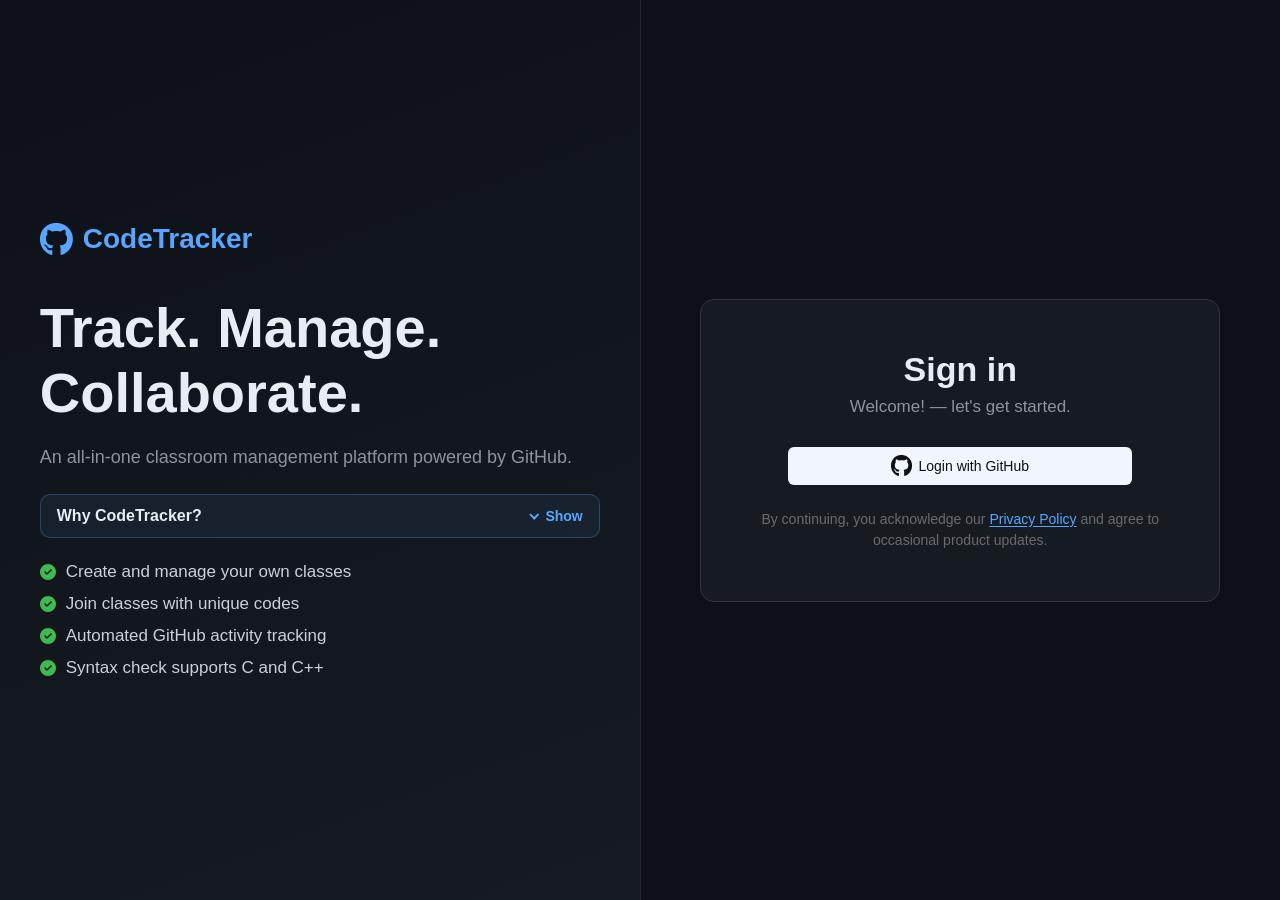
==== dashboard/index.html @ f89bb904 "leave room from student to dashboard" ====
<!DOCTYPE html>
<html lang="en">
<head>
    <meta charset="UTF-8">
    <meta name="viewport" content="width=device-width, initial-scale=1.0">
    <title>Dashboard - CodeTracker</title>
    <link rel="stylesheet" href="https://cdnjs.cloudflare.com/ajax/libs/font-awesome/6.4.0/css/all.min.css">
        <link rel="icon" type="image/png" href="/frontend/asset/git.png">
        <link rel="stylesheet" href="/frontend/css/dashboard.css">
</head>
<body>

    <!-- ── Header ─────────────────────────────────────────────────────────── -->
    <header class="dashboard-header">
        <div class="header-left">
            <div class="logo">
                <i class="fa-brands fa-github"></i>
                <span class="logo-text">CodeTracker</span>
            </div>
            <span class="header-divider"></span>
            <span class="header-label" id="welcomeMsg">Dashboard</span>
        </div>

        <div class="header-right">
            <div class="action-buttons">
                <button class="btn btn-compact create-class" id="createClassBtn">
                    <i class="fas fa-plus"></i> <span class="btn-label">New Class</span>
                </button>
                <button class="btn btn-compact join-class" id="joinClassBtn">
                    <i class="fas fa-link"></i> <span class="btn-label">Join</span>
                </button>
            </div>

            <div class="profile">
                <div class="user-info">
                    <strong id="userName">Loading...</strong>
                </div>
                <div class="user-icon" id="userIcon"></div>

                <div class="profile-dropdown" id="profileDropdown">
                    <div class="profile-info">
                        <strong id="fullName"></strong>
                        <small id="username"></small>
                    </div>
                    <button class="dropdown-btn" id="viewProfileBtn">
                        <i class="fas fa-user-pen"></i> My Profile
                    </button>
                    <button class="dropdown-btn" id="logoutBtn">
                        <i class="fas fa-right-from-bracket"></i> Logout
                    </button>
                </div>
            </div>
        </div>
    </header>

    <!-- ── Main ───────────────────────────────────────────────────────────── -->
    <main class="dashboard-main">

        <div class="welcome-container">
  <h1>Welcome, <span id="welcomeUser">User</span> 👋</h1>
  <p>We're glad to see you in the Codetracker.</p>
</div>
        <!-- Tabs -->
        <div class="tabs-container">
            <button class="tab-button active" data-tab="created">
                My Classes <span class="tab-count">0</span>
            </button>
            <button class="tab-button" data-tab="joined">
                Joined <span class="tab-count">0</span>
            </button>
        </div>

        <!-- Classroom Grid -->
        <div class="classroom-grid" id="classroomGrid">
            <p class="loading-message">Loading your classes...</p>
        </div>

    </main>

    <!-- ── Create Class Modal ─────────────────────────────────────────────── -->
    <div class="modal" id="createModal">
        <div class="modal-content">
            <h2>Create New Class</h2>
            <p class="modal-subtitle">Set up your classroom with custom settings</p>

            <div>
                <label for="classNameInput">Class Name *</label>
                <input type="text" id="classNameInput" placeholder="e.g., Computer Science 101" required>
                <span class="field-hint">3–100 characters</span>
            </div>

            <div>
                <label for="classDescInput">Description</label>
                <textarea id="classDescInput" placeholder="Brief description of your class (optional)"></textarea>
                <span class="field-hint">Maximum 500 characters</span>
            </div>

            <div>
                <label for="maxStudentsInput">Maximum Students *</label>
                <input type="number" id="maxStudentsInput" value="100" min="1" max="100" required>
                <span class="field-hint">Between 1 and 100 students</span>
            </div>

            <div>
                <label class="toggle-option" for="passcodeToggle">
                    <div class="toggle-info">
                        <strong>Require Passcode</strong>
                        <small>Students need a passcode to join this class</small>
                    </div>
                    <div class="toggle-switch">
                        <input type="checkbox" id="passcodeToggle">
                        <span class="toggle-slider"></span>
                    </div>
                </label>
                <div id="passcodeSection" style="display:none;">
    <label for="passcodeInput">Passcode *</label>
    <div class="password-wrapper">
        <input type="password" id="passcodeInput" placeholder="Enter a secure passcode">
        <button type="button" class="toggle-password" data-target="passcodeInput">
            <i class="fas fa-eye"></i>
        </button>
    </div>
    <span class="field-hint">Minimum 4 characters</span>
</div>
            </div>

            <div>
                <label class="toggle-option" for="requireApprovalInput">
                    <div class="toggle-info">
                        <strong>Requires Approval</strong>
                        <small>Manually approve students before they can join</small>
                    </div>
                    <div class="toggle-switch">
                        <input type="checkbox" id="requireApprovalInput">
                        <span class="toggle-slider"></span>
                    </div>
                </label>
            </div>

            <div class="modal-actions">
                <button class="btn cancel" id="cancelCreate">Cancel</button>
                <button class="btn primary" id="confirmCreate">Create Class</button>
            </div>
        </div>
    </div>

    <!-- ── Join Class Modal ───────────────────────────────────────────────── -->
    <div class="modal" id="joinModal">
        <div class="modal-content">
            <h2>Join a Class</h2>
            <p class="modal-subtitle">Enter the class code provided by your teacher</p>

            <div>
                <label for="classCodeInput">Class Code *</label>
                <input type="text" id="classCodeInput" placeholder="e.g., ABC123XYZ" required>
                <span class="field-hint">Enter the unique class code</span>
            </div>

            <div id="joinPasscodeSection" style="display:none;">
                <label for="joinPasscodeInput">Passcode *</label>
                <div class="password-wrapper">
                    <input type="password" id="joinPasscodeInput" placeholder="Enter the class passcode">
                    <button type="button" class="toggle-password" data-target="joinPasscodeInput">
                        <i class="fas fa-eye"></i>
                    </button>
                </div>
                <span class="field-hint">This field appears automatically when the class requires a passcode</span>
            </div>

            <div class="modal-actions">
                <button class="btn cancel" id="cancelJoin">Cancel</button>
                <button class="btn primary" id="confirmJoin">Join Class</button>
            </div>
        </div>
    </div>

    <!-- ── Profile Modal (Combined View + Edit) ────────────────────────── -->
    <div class="modal" id="profileModal">
        <div class="modal-content profile-modal-content">
            <div class="profile-modal-header">
                <h2><i class="fas fa-id-card"></i> My Profile</h2>
                <button class="profile-modal-close" id="closeProfileModal">&times;</button>
            </div>

            <div class="profile-modal-body">
                <!-- Left: Profile Picture -->
                <div class="profile-picture-section">
                    <div class="profile-picture-wrapper">
                        <div class="profile-picture-large" id="profilePictureLarge">
                            <span id="profileInitialsLarge"></span>
                        </div>
                        <div class="profile-picture-overlay" id="profilePictureOverlay">
                            <i class="fas fa-camera"></i>
                            <span>Change</span>
                        </div>
                    </div>
                    <input type="file" id="profilePictureInput" accept="image/*" style="display:none;">
                    <div class="profile-picture-actions">
                        <button class="btn-profile-action btn-upload" id="uploadPictureBtn">
                            <i class="fas fa-upload"></i> Upload Photo
                        </button>
                        <button class="btn-profile-action btn-remove" id="removePictureBtn">
                            <i class="fas fa-trash-alt"></i> Remove
                        </button>
                    </div>
                </div>

                <!-- Right: Editable Personal Information -->
                <div class="profile-info-section">
                    <div class="profile-form">
                        <div class="profile-form-row">
                            <div class="profile-form-group">
                                <label for="editFirstNameInput"><i class="fas fa-user"></i> First Name</label>
                                <input type="text" id="editFirstNameInput" placeholder="First name" required>
                            </div>
                            <div class="profile-form-group">
                                <label for="editLastNameInput"><i class="fas fa-user"></i> Last Name</label>
                                <input type="text" id="editLastNameInput" placeholder="Last name" required>
                            </div>
                        </div>
                        <div class="profile-form-row">
                            <div class="profile-form-group">
                                <label for="editPhoneInput"><i class="fas fa-phone"></i> Phone</label>
                                <input type="text" id="editPhoneInput" placeholder="+639171234567" required>
                            </div>
                            <div class="profile-form-group">
                                <label for="editGenderInput"><i class="fas fa-venus-mars"></i> Gender</label>
                                <select id="editGenderInput" required>
                                    <option value="MALE">Male</option>
                                    <option value="FEMALE">Female</option>
                                    <option value="OTHER">Other</option>
                                </select>
                            </div>
                        </div>
                        <div class="profile-form-group">
                            <label for="editBirthdayInput"><i class="fas fa-cake-candles"></i> Birthday</label>
                            <input type="date" id="editBirthdayInput" required>
                        </div>
                        <div class="profile-form-group">
                            <label for="editBioInput"><i class="fas fa-quote-left"></i> Bio</label>
                            <textarea id="editBioInput" placeholder="Tell something about yourself..."></textarea>
                        </div>
                        <div class="profile-form-actions">
                            <button class="btn cancel" id="cancelProfileModal">Cancel</button>
                            <button class="btn primary" id="saveProfileBtn"><i class="fas fa-check"></i> Save Changes</button>
                        </div>
                    </div>
                </div>
            </div>
        </div>
    </div>

    <!-- ── Manage Class Modal ─────────────────────────────────────────────── -->
    <div class="modal" id="manageModal">
        <div class="modal-content manage-modal-content">

            <div class="manage-modal-header">
                <div class="manage-header-title">
                    <i class="fas fa-layer-group"></i>
                    <span id="manageClassName">Classroom</span>
                </div>
                <button class="profile-modal-close" id="closeManageModal">&times;</button>
            </div>

            <div class="manage-modal-body">

                <!-- Stats -->
                <div class="manage-stats-section">
                    <p class="manage-section-label">Overview</p>
                    <div class="manage-stats-grid">
                        <div class="stat-tile">
                            <div class="stat-tile-icon students"><i class="fas fa-users"></i></div>
                            <div class="stat-tile-data">
                                <span class="stat-tile-value" id="statTotalStudents">—</span>
                                <span class="stat-tile-label">Students</span>
                            </div>
                        </div>
                        <div class="stat-tile">
                            <div class="stat-tile-icon activities"><i class="fas fa-list-check"></i></div>
                            <div class="stat-tile-data">
                                <span class="stat-tile-value" id="statTotalActivities">—</span>
                                <span class="stat-tile-label">Total Activities</span>
                            </div>
                        </div>
                        <div class="stat-tile">
                            <div class="stat-tile-icon active"><i class="fas fa-bolt"></i></div>
                            <div class="stat-tile-data">
                                <span class="stat-tile-value" id="statActiveActivities">—</span>
                                <span class="stat-tile-label">Active Activies</span>
                            </div>
                        </div>
                    </div>
                </div>

                <!-- Edit Settings -->
                <div class="manage-edit-section">
                    <p class="manage-section-label"><i class="fas fa-pen-to-square"></i> Class Settings</p>

                    <div>
                        <label for="manageNameInput">Class Name *</label>
                        <input type="text" id="manageNameInput" placeholder="e.g., Computer Science 101">
                    </div>

                    <div>
                        <label for="manageDescInput">Description</label>
                        <textarea id="manageDescInput" placeholder="Brief description (optional)"></textarea>
                    </div>

                    <div>
                        <label for="manageMaxInput">Maximum Students *</label>
                        <input type="number" id="manageMaxInput" min="1" max="100">
                    </div>

                    <div class="manage-form-actions">
                        <button class="btn primary" id="saveManageBtn"><i class="fas fa-check"></i> Save Changes</button>
                    </div>

                    <!-- Status Management -->
                    <div class="manage-status-section">
                        <div class="manage-status-header">
                            <p class="manage-section-label"><i class="fas fa-sliders-h"></i> Classroom Status</p>
                            <span class="manage-current-status" id="manageCurrentStatusBadge">Unknown</span>
                        </div>
                        <div class="status-management-row">
                            <div class="status-action-copy">
                                <strong>Close classroom</strong>
                                <small>This action is irreversible and should be used only after the class is finished.</small>
                            </div>
                            <button class="btn btn-status-update" id="updateStatusBtn"><i class="fas fa-lock"></i> Close Classroom</button>
                        </div>
                        <div class="manage-status-close-warning" id="manageCloseStatusWarning">
                            <i class="fas fa-triangle-exclamation"></i>
                            Once closed, this classroom cannot be reopened from the dashboard.
                        </div>
                    </div>
                </div>

                <!-- Danger Zone -->
                <div class="manage-danger-zone">
                    <p class="manage-section-label manage-danger-label"><i class="fas fa-triangle-exclamation"></i> Danger Zone</p>
                    <div class="danger-zone-row">
                        <div class="danger-zone-info">
                            <strong>Delete this classroom</strong>
                            <small>Irreversible. All students and activity data will be permanently removed.</small>
                        </div>
                        <button class="btn btn-danger" id="deleteClassBtn">
                            <i class="fas fa-trash-alt"></i> Delete
                        </button>
                    </div>

                    <!-- Typed confirmation (hidden until Delete is clicked) -->
                    <div class="delete-confirm-box" id="deleteConfirmBox">
                        <p class="delete-confirm-prompt">Type <strong id="deleteConfirmTarget"></strong> to confirm deletion:</p>
                        <input type="text" id="deleteConfirmInput" placeholder="Type classroom name here" autocomplete="off">
                        <div class="delete-confirm-actions">
                            <button class="btn cancel" id="cancelDeleteBtn">Cancel</button>
                            <button class="btn btn-danger" id="confirmDeleteBtn" disabled>
                                <i class="fas fa-trash-alt"></i> Yes, delete permanently
                            </button>
                        </div>
                    </div>
                </div>

            </div>
        </div>
    </div>
   <div class="modal" id="tutorialModal">
    <div class="modal-content profile-modal-content">

        <div class="profile-modal-header">
            <h2><i class="fas fa-book"></i>Guides/Tutorials</h2>
            <button class="profile-modal-close" id="closeTutorialModal">&times;</button>
        </div>
        
        <div class="tutorial-container">
            <div class="tutorial-card" id="gitTutorialCard">
    <img src="/frontend/asset/gitbash.png">
    <h4>Git Bash Tutorial</h4>
    <p>Click to learn step-by-step</p>
</div>

<div class="tutorial-card" id="createClassTutorialCard">
    <i class="fas fa-plus-circle tutorial-icon"></i>
    <h4>Create Classroom</h4>
    <p>Learn how to create a class</p>
</div>

<div class="tutorial-card" id="joinClassTutorialCard">
    <i class="fas fa-sign-in-alt tutorial-icon"></i>
    <h4>Join Classroom</h4>
    <p>Learn how to join a class</p>
</div>
        </div>     
    </div>
    </div>
    
<div class="modal" id="helpModal">
    <div class="modal-content">
        <div class="profile-modal-header">
            <div class="title-container">
        <h2><i class="fab fa-github"></i> Git Tutorial</h2>
        <p class="modal-subtitle">Follow these steps to use Git version control to submit your activity.</p>
    </div>
            <button class="profile-modal-close" id="closeHelpModal">&times;</button>
        </div>
        
        <div class="tutorial-step">
            <p><b>Step 1:</b> Open the folder where your project is located.</p>
            <img src="/frontend/asset/step1.png" alt="Open Folder" class="tutorial-step-img">
        </div>

        <!-- Step 1: Right click -->
        <div class="tutorial-step">
            <p><b>Step 2:</b> Right-click inside the folder.</p>
            <img src="/frontend/asset/step8.png" alt="Right Click" class="tutorial-step-img">
        </div>

        <!-- Step 2: Show more options -->
        <div class="tutorial-step">
            <p><b>Step 3:</b> Click <em>Show more options</em> (if using Windows 11).</p>
            <img src="/frontend/asset/step2.png" alt="Show More Options" class="tutorial-step-img">
        </div>

        <!-- Step 3: Open Git Bash -->
        <div class="tutorial-step">
            <p><b>Step 4:</b> Click <em>Git Bash Here</em> to open the terminal.</p>
            <img src="/frontend/asset/step3.png" alt="Git Bash Here" class="tutorial-step-img">
        </div>

        <!-- Step 4: git add -->
        <div class="tutorial-step">
    <p><b>Step 5:</b> Type <code>git add .</code></p>
    <small>This adds all your changed files to the staging area (preparing them to be saved).</small>
    <img src="/frontend/asset/step4.png" alt="git add" class="tutorial-step-img">
</div>

<div class="tutorial-step">
    <p><b>Step 6:</b> Type <code>git commit -m "your message"</code></p>
    <small>This saves your changes with a message describing what you did.</small>
    <img src="/frontend/asset/step5.png" alt="git commit" class="tutorial-step-img">
</div>

<div class="tutorial-step">
    <p><b>Step 7:</b> Type <code>git pull</code></p>
    <small>This gets the latest updates from the repository (important before pushing).</small>
    <img src="/frontend/asset/step6.png" alt="git pull" class="tutorial-step-img">
</div>

<div class="tutorial-step">
    <p><b>Step 8:</b> Type <code>git push</code></p>
    <small>This uploads your changes to GitHub.</small>
    <img src="/frontend/asset/step7.png" alt="git push" class="tutorial-step-img">
</div>

<div class="tutorial-step">
    <p><b>Tip:</b> Want to learn more about using Git and GitHub through Git Bash?</p>
    <small>Click the <b><a class="learnmore" href="https://docs.github.com/get-started/using-git" target="_blank">
  Learn More
</a></b> button to explore a beginner-friendly guide that walks you through essential commands, version control basics, and how to manage your projects efficiently.</small>

</div>

    </div>
</div>
<div class="modal" id="createClassHelpModal">
    <div class="modal-content">
        <div class="profile-modal-header">              
            <div class="title-container">       
            <h2><i class="fas fa-plus-circle tutorial-icons"></i>Create Classroom Guide</h2>
            <p class="modal-subtitle">Follow these steps to use Git version control to submit your activity.</p>
            </div>
            
            <button class="profile-modal-close" id="closeCreateClassHelp">&times;</button>
        </div>

        <div class="tutorial-step">
            <p><b>Step 1:</b> Click "New Class".</p>
            <img src="/frontend/asset/cc4.png" alt="git pull" class="tutorial-step-img">
        </div>
        <div class="tutorial-step">
            <p><b>Step 2:</b> Fill up the class details.</p>
            <img src="/frontend/asset/cc1.png" alt="git pull" class="tutorial-step-img">
        </div>
        <div class="tutorial-step">
            <p><b>Step 3:</b> Click the switch below the "Require Passcode" (Only if creating private room).</p>
            <img src="/frontend/asset/cc2.png" alt="git pull" class="tutorial-step-img">
        </div>
        <div class="tutorial-step">
            <p><b>Step 4:</b> Click the switch below the "Require Approval" (Only if the creator wants to approve before letting some user get in).</p>
            <img src="/frontend/asset/cc3.png" alt="git pull" class="tutorial-step-img">
        </div>
        <div class="tutorial-step">
            <p><b>Step 5:</b> Click the "Create Class" to fully build to classroom.</p>
        </div>
        
    </div>
</div>

<!-- ✅ Join Class Tutorial -->
<div class="modal" id="joinClassHelpModal">
    <div class="modal-content">
        <div class="profile-modal-header">
            <div class="title-container">
            <h2><i class="fas fa-sign-in-alt tutorial-icons"></i>Join Classroom Guide</h2>
            <p class="modal-subtitle">Follow these steps to use Git version control to submit your activity.</p>
            </div>
            <button class="profile-modal-close" id="closeJoinClassHelp">&times;</button>
        </div>

        <div class="tutorial-step">
            <p><b>Step 1:</b> Click "Join".</p>
            <img src="/frontend/asset/js1.png" alt="git pull" class="tutorial-step-img">
        </div>
        <div class="tutorial-step">
            <p><b>Step 2:</b> Enter class code (Only if your joining private room).</p>
            <img src="/frontend/asset/js2.png" alt="git pull" class="tutorial-step-img">
        </div>
        <div class="tutorial-step">
            <p><b>Step 3:</b> Click "Join Class".</p>
        </div>
    </div>
</div>
    <button class="floating-dropdown-btn" id="viewTutorialsBtn"> <i class="fas fa-question"></i></button> 
    <!-- Image Preview Modal -->
<div class="image-preview" id="imagePreview">
    <span class="close-preview" id="closePreview">&times;</span>
    <img id="previewImg">
</div> 
    <script src="/frontend/script/api-client.js"></script>
    <script src="/frontend/script/dashboard.js"></script>
</body>
</html>
---- frontend/css/dashboard.css ----
/* Global responsive fixes */
* {
    max-width: 100%;
    min-width: 0;
}

html {
    overflow-x: hidden;
    scroll-behavior: smooth;
}
    
    /* ── Reset ────────────────────────────────────────────────────── */
    *, *::before, *::after { margin: 0; padding: 0; box-sizing: border-box; }

    body {
        font-family: -apple-system, BlinkMacSystemFont, 'Segoe UI', Roboto, Oxygen, Ubuntu, Cantarell, sans-serif;
        background: #0d1117;
        color: #c9d1d9;
        min-height: 100vh;
        min-width: 320px;
    }

    ::-webkit-scrollbar       { width: 5px; height: 5px; }
    ::-webkit-scrollbar-track { background: transparent; }
    ::-webkit-scrollbar-thumb { background: #30363d; border-radius: 3px; }

    /* ── Header ───────────────────────────────────────────────────── */
    .dashboard-header {
        background: #161b22;
        padding: 0 20px;
        height: 48px;
        display: flex;
        justify-content: space-between;
        align-items: center;
        border-bottom: 1px solid #21262d;
        position: sticky;
        top: 0;
        z-index: 100;
    }

    .header-left {
        display: flex;
        align-items: center;
        gap: 12px;
    }

    .logo {
        display: flex;
        align-items: center;
        gap: 8px;
        font-size: 16px;
        font-weight: 700;
        color: #58a6ff;
    }
    .logo i { font-size: 20px; }

    .logo-text { line-height: 1; }

    .header-divider {
        width: 1px;
        height: 20px;
        background: #21262d;
    }

    .header-label {
        font-size: 17px;
        color: white;
        font-weight: bold;
    }

    .header-right {
        display: flex;
        align-items: center;
        gap: 14px;
    }

    .action-buttons {
        display: flex;
        gap: 6px;
    }

    /* ── Buttons ──────────────────────────────────────────────────── */
    .btn {
        padding: 6px 14px;
        border-radius: 6px;
        border: none;
        cursor: pointer;
        font-size: 12px;
        font-weight: 500;
        transition: background 0.15s ease, transform 0.15s ease, box-shadow 0.15s ease;
        display: inline-flex;
        align-items: center;
        gap: 5px;
        white-space: nowrap;
    }

    .btn.create-class       { background: white; color: black; }
    .btn.create-class:hover { background: rgb(224, 223, 223); transform: translateY(-1px); box-shadow: 0 2px 8px rgba(0,0,0,0.2); }
    .btn.join-class         { background: #21262d; color: #c9d1d9; border: 1px solid #30363d; }
    .btn.join-class:hover   { background: #30363d; transform: translateY(-1px); box-shadow: 0 2px 8px rgba(0,0,0,0.2); }

    .btn-primary            { background: white; color: black; flex: 1; }
    .btn-primary:hover      { background: rgb(224, 223, 223); }
    .btn-secondary          { background: #21262d; color: #c9d1d9; border: 1px solid #30363d; flex: 1; }
    .btn-secondary:hover    { background: #30363d; border-color: #484f58; }

    .btn.cancel             { background: transparent; color: #8b949e; border: 1px solid #30363d; }
    .btn.cancel:hover       { color: #f85149;
        background: rgba(248,81,73,0.1); }
    .btn.primary            { background: white; color: black; }
    .btn.primary:hover      { background: rgb(224, 223, 223); }
    .btn.primary:disabled   { background: #21262d; color: #484f58; cursor: not-allowed; }

    /* ── Profile area ─────────────────────────────────────────────── */
    .profile {
        display: flex;
        align-items: center;
        gap: 8px;
        position: relative;
    }

    .user-info { display: flex; align-items: center; }
    .user-info strong { font-size: 12px; color: #8b949e; font-weight: 500; }

    .user-icon {
        width: 30px; height: 30px; min-width: 30px;
        border-radius: 50%;
        background: white;
        display: flex; align-items: center; justify-content: center;
        font-weight: 600; font-size: 11px; color: black;
        cursor: pointer;
        transition: opacity 0.15s;
        overflow: hidden;
    }
    .user-icon img { width: 100%; height: 100%; object-fit: cover; border-radius: 50%; }
    .user-icon:hover { opacity: 0.85; }

    /* ── Dropdown ─────────────────────────────────────────────────── */
    .profile-dropdown {
        position: absolute;
        top: 40px; right: 0;
        background: #161b22;
        border: 1px solid #30363d;
        border-radius: 8px;
        padding: 6px;
        min-width: 180px;
        display: none;
        box-shadow: 0 8px 24px rgba(0,0,0,0.5);
        z-index: 200;
    }
    .profile-dropdown.show { display: block; }

    .profile-info {
        padding: 8px 10px;
        border-bottom: 1px solid #21262d;
        margin-bottom: 4px;
    }
    .profile-info strong { display: block; color: #c9d1d9; font-size: 12px; margin-bottom: 1px; }
    .profile-info small  { color: #8b949e; font-size: 11px; }

    .dropdown-btn {
        width: 100%;
        padding: 7px 10px;
        background: transparent;
        border: none;
        color: #c9d1d9;
        text-align: left;
        cursor: pointer;
        border-radius: 5px;
        font-size: 12px;
        transition: background 0.12s;
    }
    .dropdown-btn:hover { background: #21262d; }
    .dropdown-btn i { width: 16px; margin-right: 6px; font-size: 11px; }

    /* ── Main ─────────────────────────────────────────────────────── */
    .dashboard-main {
        max-width: 1200px;
        margin: 0 auto;
        padding: 16px 20px 32px;
    }

    /* ── Welcome Section ───────────────────────────────────────── */
    

    .welcome-left {
        display: flex;
        flex-direction: column;
    }

    .welcome-title {
        font-size: 20px;
        font-weight: 700;
        color: #e6edf3;
    }

    .welcome-title span {
        color: #58a6ff;
    }

    .welcome-subtitle {
        font-size: 12px;
        color: #8b949e;
        margin-top: 2px;
    }

    .welcome-actions {
        display: flex;
        gap: 8px;
    }
    /* ── Tabs ─────────────────────────────────────────────────────── */
    .tabs-container {
        display: flex;
        gap: 2px;
        margin-bottom: 14px;
        border-bottom: 1px solid #21262d;
        justify-content: center;
    }

    .tab-button {
        padding: 8px 16px;
        background: transparent;
        border: none;
        color: #8b949e;
        cursor: pointer;
        font-size: 13px;
        font-weight: 500;
        border-bottom: 2px solid transparent;
        margin-bottom: -1px;
        transition: color 0.12s;
        display: flex;
        align-items: center;
        gap: 5px;
    }
    .tab-button:hover  { color: #c9d1d9; }
    .tab-button.active { color: #58a6ff; border-bottom-color: #58a6ff; }

    .tab-count {
        background: #21262d;
        padding: 0 6px;
        border-radius: 8px;
        font-size: 10px;
        font-weight: 600;
        line-height: 18px;
    }
    .tab-button.active .tab-count { background: #1f6feb; color: white; }

    /* ── Grid ─────────────────────────────────────────────────────── */
    .classroom-grid {
        display: grid;
        grid-template-columns: repeat(auto-fill, minmax(300px, 1fr));
        gap: 12px;
    }

    .empty-message,
    .loading-message,
    .error-message {
        grid-column: 1 / -1;
        text-align: center;
        padding: 40px 16px;
        color: #484f58;
        font-size: 13px;
        background: #161b22;
        border-radius: 8px;
        border: 1px solid #21262d;
    }
    .error-message { color: #f85149; border-color: #da3633; }

    /* ── Cards ────────────────────────────────────────────────────── */
    .class-card {
        background: #161b22;
        border-radius: 8px;
        padding: 16px;
        border: 1px solid #21262d;
        transition: border-color 0.15s;
        display: flex;
        flex-direction: column;
        height: 100%;
    }
    .class-card:hover { border-color: #30363d; }

    .class-card-header {
        display: flex;
        justify-content: space-between;
        align-items: center;
        margin-bottom: 6px;
        gap: 8px;
    }

    .class-name {
        color: #58a6ff;
        margin: 0;
        font-size: 15px;
        font-weight: 600;
        flex: 1;
        line-height: 1.3;
        white-space: nowrap;
        overflow: hidden;
        text-overflow: ellipsis;
    }

    .badge {
        padding: 2px 8px;
        border-radius: 8px;
        font-size: 9px;
        font-weight: 600;
        text-transform: uppercase;
        letter-spacing: 0.3px;
        flex-shrink: 0;
    }
    .badge-owner  { background: rgba(31,111,235,0.15); color: #58a6ff; }
    .badge-member { background: rgba(35,134,54,0.15); color: #3fb950; }

    .class-description {
        color: #8b949e;
        margin: 0 0 10px;
        font-size: 12px;
        line-height: 1.45;
        flex: 1;
        display: -webkit-box;
        -webkit-line-clamp: 2;
        -webkit-box-orient: vertical;
        overflow: hidden;
    }

    .class-info {
        display: flex;
        align-items: center;
        gap: 14px;
        padding: 8px 0;
        border-top: 1px solid #21262d;
        flex-wrap: wrap;
    }

    .info-item {
        display: flex;
        align-items: center;
        gap: 5px;
        color: #8b949e;
        font-size: 11px;
    }
    .info-item i      { color: #484f58; width: 12px; text-align: center; font-size: 10px; }
    .info-item strong { color: #c9d1d9; font-weight: 600; }

    .class-settings {
        display: flex;
        gap: 4px;
        flex-wrap: wrap;
        margin-top: 2px;
    }

    .setting-badge {
        padding: 2px 8px;
        background: #21262d;
        border-radius: 4px;
        font-size: 10px;
        color: #8b949e;
        display: flex;
        align-items: center;
        gap: 4px;
    }
    .setting-badge i { color: #484f58; font-size: 9px; }

    .class-actions {
        display: flex;
        gap: 6px;
        margin-top: 10px;
        padding-top: 10px;
        border-top: 1px solid #21262d;
    }

    .class-actions .btn {
        font-size: 12px;
        padding: 6px 12px;
    }

    /* ── Modal ────────────────────────────────────────────────────── */
    .modal {
        position: fixed;
        inset: 0;
        background: rgba(0,0,0,0.6);
        z-index: 1000;
        align-items: center;
        justify-content: center;
        opacity: 0;
        visibility: hidden;
        transition: opacity 0.25s ease, visibility 0.25s ease;
        backdrop-filter: blur(3px);
    }

    .modal.show {
        opacity: 1;
        visibility: visible;
    }

    .modal-content {
        background: #161b22;
        border: 1px solid #30363d;
        border-radius: 10px;
        width: 440px;
        max-width: 90%;
        max-height: 90vh;
        overflow-y: auto;
        padding: 15px; /* IMPORTANT */
        transform: scale(0.95);
        transition: transform 0.25s ease;
    }

    .modal.show .modal-content {
        transform: scale(1);
    }

    .modal-content h2      { color: #e6edf3; margin-bottom: 3px; font-size: 17px; font-weight: 700; }
    .modal-content .shems  { color: #8b949e; margin-bottom: 16px; font-size: 12px; }
    .modal-subtitle        { color: #8b949e; margin-bottom: 16px; font-size: 12px; }
    .modal-content > div   { margin-bottom: 12px; }

    .modal-content label {
        display: block;
        color: #c9d1d9;
        font-size: 12px;
        font-weight: 500;
        margin-bottom: 4px;
    }

    .modal-content input[type="text"],
    .modal-content input[type="number"],
    .modal-content input[type="date"],
    .modal-content input[type="tel"],
    .modal-content input[type="password"],
    .modal-content select,
    .modal-content textarea {
        width: 100%;
        padding: 8px 10px;
        background: #0d1117;
        border: 1px solid #30363d;
        border-radius: 6px;
        color: #c9d1d9;
        font-size: 13px;
        font-family: 'Poppins', sans-serif;
        transition: border-color 0.12s;
    }

    .modal-content input:focus,
    .modal-content select:focus,
    .modal-content textarea:focus {
        outline: none;
        border-color: #58a6ff;
    }

    .modal-content textarea { min-height: 60px; resize: vertical; }
    .field-hint { display: block; color: #484f58; font-size: 10px; margin-top: 3px; }

    /* ── Status Dropdown ──────────────────────────────────────────── */
    .status-dropdown-wrapper {
        position: relative;
        width: 100%;
    }

    .status-dropdown-input {
        width: 100%;
        padding: 8px 32px 8px 10px !important;
        background: #0d1117 !important;
        border: 1px solid #30363d !important;
        border-radius: 6px !important;
        color: #c9d1d9 !important;
        font-size: 13px !important;
        cursor: pointer !important;
        user-select: none !important;
        transition: all 0.12s !important;
    }

    .status-dropdown-input:hover {
        border-color: #484f58 !important;
    }

    .status-dropdown-input:focus {
        outline: none !important;
        border-color: #58a6ff !important;
        box-shadow: 0 0 0 3px rgba(88, 166, 255, 0.1) !important;
    }

    .status-dropdown-input.open {
        border-bottom-left-radius: 0 !important;
        border-bottom-right-radius: 0 !important;
        border-color: #58a6ff !important;
    }

    .status-dropdown-icon {
        position: absolute;
        right: 10px;
        top: 50%;
        transform: translateY(-50%);
        pointer-events: none;
        color: #8b949e;
        display: flex;
        align-items: center;
        font-size: 12px;
    }

    .status-dropdown-input.open ~ .status-dropdown-icon i {
        transform: rotate(180deg);
    }

    .status-dropdown-menu {
        position: absolute;
        top: 100%;
        left: 0;
        right: 0;
        background: #0d1117;
        border: 1px solid #58a6ff;
        border-top: none;
        border-bottom-left-radius: 6px;
        border-bottom-right-radius: 6px;
        max-height: 0;
        overflow: hidden;
        opacity: 0;
        pointer-events: none;
        transition: max-height 0.15s, opacity 0.15s;
        z-index: 50;
        box-shadow: 0 4px 12px rgba(0, 0, 0, 0.3);
    }

    .status-dropdown-menu.open {
        max-height: 200px;
        opacity: 1;
        pointer-events: auto;
    }

    .status-option {
        padding: 10px 10px;
        color: #c9d1d9;
        font-size: 13px;
        cursor: pointer;
        transition: background 0.12s;
        display: flex;
        align-items: center;
        gap: 8px;
        border-bottom: 1px solid #21262d;
    }

    .status-option:last-child {
        border-bottom: none;
    }

    .status-option:hover {
        background: #161b22;
    }

    .status-option.selected {
        background: rgba(88, 166, 255, 0.15);
        color: #58a6ff;
        font-weight: 500;
    }

    .status-option.disabled {
        color: #484f58;
        cursor: not-allowed;
        pointer-events: none;
    }

    .status-label {
        flex: 1;
    }

    .status-option.selected::before {
        content: '✓';
        color: #58a6ff;
        font-weight: bold;
        font-size: 14px;
    }

    /* ── Status Management Section ────────────────────────────────────── */
    .manage-status-section {
        margin-top: 16px;
        padding: 14px;
        border: 1px solid #30363d;
        border-radius: 10px;
        background:
            linear-gradient(180deg, rgba(88, 166, 255, 0.08) 0%, rgba(88, 166, 255, 0.02) 100%),
            #0d1117;
    }

    .manage-status-section .manage-section-label {
        margin-bottom: 12px !important;
        color: #c9d1d9;
        font-size: 12px;
        font-weight: 500;
    }

    .manage-status-header {
        display: flex;
        align-items: center;
        justify-content: space-between;
        gap: 10px;
    }

    .manage-current-status {
        display: inline-flex;
        align-items: center;
        gap: 6px;
        padding: 4px 8px;
        border-radius: 999px;
        font-size: 10px;
        font-weight: 700;
        letter-spacing: 0.04em;
        text-transform: uppercase;
        border: 1px solid #30363d;
        color: #c9d1d9;
        background: #161b22;
    }

    .manage-current-status.active {
        color: #3fb950;
        border-color: rgba(63, 185, 80, 0.55);
        background: rgba(63, 185, 80, 0.12);
    }

    .manage-current-status.closed {
        color: #f2cc60;
        border-color: rgba(242, 204, 96, 0.55);
        background: rgba(242, 204, 96, 0.12);
    }

    .manage-current-status.archived {
        color: #8b949e;
        border-color: rgba(139, 148, 158, 0.55);
        background: rgba(139, 148, 158, 0.16);
    }

    .status-management-row {
        display: flex;
        gap: 10px;
        align-items: center;
        margin-top: 10px;
    }

    .status-action-copy {
        flex: 1;
        min-width: 0;
    }

    .status-action-copy strong {
        display: block;
        font-size: 12px;
        color: #e6edf3;
        margin-bottom: 2px;
    }

    .status-action-copy small {
        display: block;
        font-size: 11px;
        color: #8b949e;
        line-height: 1.4;
    }

    .btn-status-update {
        background: #238636;
        color: white;
        border: none;
        padding: 8px 14px;
        border-radius: 6px;
        font-size: 12px;
        font-weight: 500;
        cursor: pointer;
        transition: background 0.15s;
        display: inline-flex;
        align-items: center;
        gap: 6px;
        white-space: nowrap;
        height: 38px;
        margin-top: 0;
    }

    .btn-status-update:hover {
        background: #2ea043;
    }

    .btn-status-update:disabled {
        background: #21262d;
        color: #484f58;
        cursor: not-allowed;
    }

    .btn-status-update i {
        font-size: 11px;
    }

    .manage-status-close-warning {
        display: none;
        margin-top: 10px;
        padding: 8px 10px;
        border-radius: 8px;
        border: 1px solid rgba(242, 204, 96, 0.45);
        background: rgba(242, 204, 96, 0.1);
        color: #f2cc60;
        font-size: 11px;
        line-height: 1.4;
    }

    .manage-status-close-warning.show {
        display: block;
    }

    .manage-status-section .field-hint {
        margin-top: 8px !important;
    }

   
    /* ── Toggle ───────────────────────────────────────────────────── */
    .toggle-option {
        display: flex;
        justify-content: space-between;
        align-items: center;
        padding: 8px 10px;
        background: #0d1117;
        border-radius: 6px;
        cursor: pointer;
    }
    .toggle-info strong { display: block; color: #c9d1d9; font-size: 12px; margin-bottom: 1px; }
    .toggle-info small  { color: #8b949e; font-size: 10px; }

    .toggle-switch { position: relative; width: 36px; height: 18px; flex-shrink: 0; }
    .toggle-switch input { opacity: 0; width: 0; height: 0; }

    .toggle-slider {
        position: absolute; cursor: pointer; inset: 0;
        background: #30363d; transition: 0.2s; border-radius: 18px;
    }
    .toggle-slider:before {
        position: absolute; content: "";
        height: 14px; width: 14px;
        left: 2px; bottom: 2px;
        background: white; transition: 0.2s; border-radius: 50%;
    }
    input:checked + .toggle-slider          { background: #238636; }
    input:checked + .toggle-slider:before   { transform: translateX(18px); }

    #passcodeSection { display: none; margin-top: 8px; }

    /* ── Modal Actions ────────────────────────────────────────────── */
    .modal-actions {
        display: flex;
        gap: 8px;
        justify-content: flex-end;
        margin-top: 16px;
        padding-top: 12px;
        border-top: 1px solid #21262d;
    }

    /* ── Notification ─────────────────────────────────────────────── */
    .notification {
        position: fixed;
        top: 12px; right: 12px;
        padding: 10px 16px;
        border-radius: 6px;
        color: white;
        font-weight: 500;
        font-size: 12px;
        z-index: 10000;
        box-shadow: 0 4px 12px rgba(0,0,0,0.3);
        max-width: 340px;
    }

    /* ── Profile Modal ────────────────────────────────────────────── */
    .profile-modal-content {
        max-width: 660px !important;
        width: 92% !important;
        padding: 0 !important;
        overflow: hidden;
        border-radius: 10px !important;
        border: 1px solid #30363d !important;
        background: #0d1117 !important;
    }

    .profile-modal-header {
        display: flex;
        justify-content: space-between;
        align-items: center;
        padding: 12px 20px;
        background: #161b22;
        border-bottom: 1px solid #21262d;
    }
    .profile-modal-header h2 {
        margin: 0;
        font-size: 15px;
        color: #e6edf3;
        display: flex;
        align-items: center;
        gap: 7px;
    }
    .profile-modal-header h2 i { color: #58a6ff; font-size: 14px; }

    .title-container {
    display: flex;
    flex-direction: column; /* stack title and subtitle */
}

.modal-subtitle {
    font-size: 0.85rem;
    color: #aaa;
    margin-top: 3px;
    font-weight: normal;
}
    .profile-modal-close {
        background: none;
        border: none;
        color: #484f58;
        font-size: 20px;
        cursor: pointer;
        line-height: 1;
        padding: 2px 5px;
        transition: color 0.12s;
        border-radius: 4px;
    }
    .profile-modal-close:hover {
        color: #f85149;
        background: rgba(248,81,73,0.1);
    }

    .profile-modal-body { 
        display: flex;
        padding: 14px 16px; /* reduced vertical space */
        justify-content: flex-start;
    }

    /* Left column */
    .profile-picture-section {
        flex: 0 0 190px;
        display: flex;
        flex-direction: column;
        align-items: center;
        justify-content: center;
        padding: 20px 16px;
        background: #161b22;
        border-right: 1px solid #21262d;
        gap: 12px;
    }

    .profile-picture-wrapper {
        position: relative;
        width: 110px; height: 110px;
        border-radius: 50%;
        cursor: pointer;
    }

    .profile-picture-large {
        width: 110px; height: 110px;
        border-radius: 50%;
        background: white;
        display: flex;
        align-items: center;
        justify-content: center;
        font-size: 34px;
        font-weight: 700;
        color: black;
        overflow: hidden;
        border: 2px solid #30363d;
        transition: border-color 0.15s;
    }
    .profile-picture-wrapper:hover .profile-picture-large { border-color: #58a6ff; }

    .profile-picture-large img {
        width: 100%; height: 100%;
        object-fit: cover; border-radius: 50%;
    }

    .profile-picture-overlay {
        position: absolute; inset: 0;
        border-radius: 50%;
        background: rgba(0,0,0,0.55);
        display: flex; flex-direction: column;
        align-items: center; justify-content: center;
        opacity: 0; transition: opacity 0.15s;
        color: #fff; font-size: 11px; gap: 2px;
        pointer-events: none;
    }

    .profile-picture-wrapper:hover .profile-picture-overlay { opacity: 1; }

    .profile-picture-actions {
        display: flex;
        flex-direction: column;
        gap: 4px;
        width: 100%;
    }

    .btn-profile-action {
        width: 100%;
        padding: 6px 8px;
        border-radius: 6px;
        border: 1px solid #30363d;
        background: #21262d;
        color: #c9d1d9;
        font-size: 11px;
        cursor: pointer;
        display: flex;
        align-items: center;
        justify-content: center;
        gap: 5px;
        transition: all 0.12s;
        font-weight: 500;
    }
    .btn-profile-action.btn-upload:hover { background: #1f6feb; border-color: #1f6feb; color: #fff; }
    .btn-profile-action.btn-remove:hover { background: rgba(248,81,73,0.12); border-color: #f85149; color: #f85149; }
    .btn-profile-action:disabled { opacity: 0.4; cursor: not-allowed; }

    /* Right column */
    .profile-info-section {
        flex: 1;
        padding: 20px;
        display: flex;
        flex-direction: column;
        overflow-y: auto;

    }

    .profile-form {
        display: flex;
        flex-direction: column;
        gap: 8px;
    }

    .profile-form-row {
        display: flex;
        gap: 8px;
    }

    .profile-form-group {
        flex: 1;
        display: flex;
        flex-direction: column;
    }

    .profile-form-group label {
        display: flex;
        align-items: center;
        gap: 5px;
        font-size: 11px;
        color: #8b949e;
        font-weight: 500;
        margin-bottom: 4px;
    }
    .profile-form-group label i {
        color: #484f58;
        width: 12px;
        text-align: center;
        font-size: 11px;
    }

    .profile-form-group input,
    .profile-form-group select,
    .profile-form-group textarea {
        width: 100%;
        padding: 8px 10px;
        background: #0d1117;
        border: 1px solid #30363d;
        border-radius: 6px;
        color: #c9d1d9;
        font-size: 13px;
        transition: border-color 0.12s;
    }

    .profile-form-group input:focus,
    .profile-form-group select:focus,
    .profile-form-group textarea:focus {
        outline: none;
        border-color: #58a6ff;
    }

    .profile-form-group textarea { min-height: 56px; resize: vertical; }

    .profile-form-actions {
        display: flex;
        gap: 8px;
        justify-content: flex-end;
        padding-top: 12px;
        border-top: 1px solid #21262d;
    }
    .profile-form-actions .btn {
        display: flex;
        align-items: center;
        gap: 5px;
        font-size: 12px;
        padding: 6px 14px;
    }

    /* ── Responsive ───────────────────────────────────────────────── */
    

    /* ── Manage Classroom Modal ───────────────────────────────────── */
    #manageModal {
        align-items: flex-start;
        overflow-y: auto;
        padding: 26px 0;
    }

    .manage-modal-content {
        width: min(94vw, 860px);
        max-width: 860px;
        max-height: calc(100vh - 52px);
        padding: 0 !important;
        margin-bottom: 0 !important;
        background: #0d1117 !important;
        overflow-y: auto;
    }

    .manage-modal-header {
        display: flex;
        align-items: center;
        justify-content: space-between;
        padding: 14px 20px;
        background: #161b22;
        border-bottom: 1px solid #21262d;
        margin-bottom: 0 !important;
    }

    .manage-header-title {
        display: flex;
        align-items: center;
        gap: 8px;
        font-size: 15px;
        font-weight: 600;
        color: #e6edf3;
    }
    .manage-header-title i { color: #58a6ff; font-size: 13px; }

    .manage-modal-body {
        padding: 20px;
        display: flex;
        flex-direction: column;
        gap: 18px;
        background: #0d1117;
    }

    /* ── Section label ────────────────────────────────────────────── */
    .manage-section-label {
        font-size: 10px;
        font-weight: 700;
        text-transform: uppercase;
        letter-spacing: 0.7px;
        color: #484f58;
        margin-bottom: 10px;
        display: flex;
        align-items: center;
        gap: 5px;
    }
    .manage-section-label i { font-size: 9px; }
    .manage-danger-label { color: #f85149 !important; }
    .manage-danger-label i { color: #f85149 !important; }

    /* ── Stats tiles ──────────────────────────────────────────────── */
    .manage-stats-grid {
        display: grid;
        grid-template-columns: repeat(3, 1fr);
        gap: 8px;
    }

    .stat-tile {
        background: #161b22;
        border: 1px solid #21262d;
        border-radius: 8px;
        padding: 14px 12px;
        display: flex;
        align-items: center;
        gap: 10px;
        transition: border-color 0.15s;
    }
    .stat-tile:hover { border-color: #30363d; }

    .stat-tile-icon {
        width: 34px; height: 34px;
        border-radius: 8px;
        display: flex;
        align-items: center;
        justify-content: center;
        font-size: 13px;
        flex-shrink: 0;
    }
    .stat-tile-icon.students   { background: rgba(31,111,235,0.15);  color: #58a6ff; }
    .stat-tile-icon.activities { background: rgba(163,113,247,0.15); color: #a371f7; }
    .stat-tile-icon.active     { background: rgba(35,134,54,0.15);   color: #3fb950; }

    .stat-tile-data { display: flex; flex-direction: column; }
    .stat-tile-value {
        font-size: 20px;
        font-weight: 700;
        color: #e6edf3;
        line-height: 1;
    }
    .stat-tile-label {
        font-size: 10px;
        color: #8b949e;
        margin-top: 3px;
    }

    /* ── Edit section ─────────────────────────────────────────────── */
    .manage-edit-section {
        display: flex;
        flex-direction: column;
        gap: 12px;
        border-top: 1px solid #21262d;
        padding-top: 20px;
    }
    .manage-edit-section > div { margin: 0; }

    .manage-form-actions {
        display: flex;
        gap: 8px;
        justify-content: flex-end;
        padding-top: 4px;
    }
    .manage-form-actions .btn {
        font-size: 12px;
        padding: 6px 14px;
        display: flex;
        align-items: center;
        gap: 5px;
    }

    /* ── Danger zone ──────────────────────────────────────────────── */
    .manage-danger-zone {
        border-top: 1px solid #21262d;
        padding-top: 16px;
    }

    .danger-zone-row {
        display: flex;
        align-items: center;
        justify-content: space-between;
        gap: 12px;
        background: rgba(248,81,73,0.05);
        border: 1px solid rgba(248,81,73,0.18);
        border-radius: 8px;
        padding: 12px 14px;
    }

    .danger-zone-info strong {
        display: block;
        font-size: 12px;
        color: #c9d1d9;
        margin-bottom: 2px;
    }
    .danger-zone-info small {
        font-size: 11px;
        color: #8b949e;
    }

    .btn-danger {
        background: rgba(248,81,73,0.1);
        color: #f85149;
        border: 1px solid rgba(248,81,73,0.3);
        white-space: nowrap;
        flex-shrink: 0;
        font-size: 12px;
        padding: 6px 12px;
        display: inline-flex;
        align-items: center;
        gap: 5px;
    }
    .btn-danger:hover {
        background: #f85149;
        color: #fff;
        border-color: #f85149;
    }

    /* ── Delete typed-confirmation box ───────────────────────────── */
    .delete-confirm-box {
        display: none;
        flex-direction: column;
        gap: 10px;
        margin-top: 10px;
        background: rgba(248,81,73,0.07);
        border: 1px solid rgba(248,81,73,0.25);
        border-radius: 8px;
        padding: 14px;
        animation: fadeInDown 0.18s ease;
    }
    .delete-confirm-box.visible { display: flex; }

    @keyframes fadeInDown {
        from { opacity: 0; transform: translateY(-6px); }
        to   { opacity: 1; transform: translateY(0); }
    }

    .delete-confirm-prompt {
        font-size: 12px;
        color: #c9d1d9;
        line-height: 1.5;
    }
    .delete-confirm-prompt strong {
        color: #f85149;
        font-family: 'Courier New', monospace;
        background: rgba(248,81,73,0.12);
        padding: 1px 6px;
        border-radius: 4px;
    }

    .delete-confirm-box input[type="text"] {
        width: 100%;
        padding: 8px 10px;
        background: #0d1117;
        border: 1px solid rgba(248,81,73,0.3);
        border-radius: 6px;
        color: #c9d1d9;
        font-size: 13px;
        font-family: 'Courier New', monospace;
        transition: border-color 0.12s;
    }
    .delete-confirm-box input[type="text"]:focus {
        outline: none;
        border-color: #f85149;
    }
    .delete-confirm-box input[type="text"].match {
        border-color: #f85149;
        background: rgba(248,81,73,0.06);
    }

    .delete-confirm-actions {
        display: flex;
        gap: 8px;
        justify-content: flex-end;
    }
    .delete-confirm-actions .btn {
        font-size: 12px;
        padding: 6px 13px;
        display: inline-flex;
        align-items: center;
        gap: 5px;
    }
    .delete-confirm-actions .btn-danger:disabled {
        opacity: 0.35;
        cursor: not-allowed;
        pointer-events: none;
    }

    .modal-content input,
    .modal-content textarea,
    .modal-content select,
    .profile-form-group input,
    .profile-form-group textarea,
    .profile-form-group select {
        font-family: 'Poppins', sans-serif;
        color: #c9d1d9;
    }

    .modal-content input::placeholder,
    .modal-content textarea::placeholder,
    .modal-content select::placeholder,
    .profile-form-group input::placeholder,
    .profile-form-group textarea::placeholder,
    .profile-form-group select::placeholder {
        font-family: 'Poppins', sans-serif;
        color: #8b949e;
        opacity: 1;
    }

    .modal-content textarea,
    .profile-form-group textarea {
        min-height: 60px;
        resize: vertical;
    }

    /* Make form groups consistent */
    .profile-form-group,
    .form-group {
        margin-bottom: 12px; /* same spacing between fields */
    }

    .profile-form-row {
        gap: 12px; /* if using flexbox rows, same horizontal gap */
    }

    .tutorial-card {
        width: 180px;
        background: #161b22;
        border-radius: 12px;
        padding: 15px;
        text-align: center;
        cursor: pointer;
        border: 1px solid #30363d;
        transition: 0.3s;
    }

    .tutorial-card:hover {
        transform: translateY(-5px);
        border-color: #58a6ff;
        box-shadow: 0 0 15px rgba(88,166,255,0.3);
    }

    .tutorial-card img {
        width: 60px;
        margin-bottom: 10px;
    }

    .tutorial-step {
    margin-bottom: 20px;
}

.tutorial-step-img {
    width: 100%;
    max-width: 400px; /* Optional: limits image size */
    border-radius: 8px;
    margin-top: 8px;
    display: block;
}

.floating-dropdown-btn {
    position: fixed;
    bottom: 25px;
    right: 25px;
    width: 35px;
    height: 35px;
    border-radius: 50%;
    background: white;
    color: black;
    border: none;
    font-size: 14px;
    cursor: pointer;
    box-shadow: 0 4px 12px rgba(0,0,0,0.3);
    z-index: 2000;
    transition: all 0.3s ease;
    display: flex;
    align-items: center;
    justify-content: center;
}

.floating-dropdown-btn::after {
    content: "Guide / Tutorial";
    position: absolute;
    right: 45px;
    top: 50%;
    transform: translateY(-50%) translateX(10px);

    background: #161b22;
    color: white;
    padding: 6px 10px;
    border-radius: 6px;
    font-size: 12px;
    white-space: nowrap;

    opacity: 0;
    pointer-events: none;
    transition: all 0.25s ease;
}

/* Show on hover */
.floating-dropdown-btn:hover::after {
    opacity: 1;
    transform: translateY(-50%) translateX(0);
}

.floating-dropdown-btn:hover {
    background: rgb(224, 223, 223);
    transform: scale(1.1);
}


.tutorial-icon {
    font-size: 50px;
    color: white;
    margin-bottom: 10px;
}

.tutorial-icon {
    font-size: 50px;
    color: white;
    margin-bottom: 10px;
}
.tutorial-container {
    display: flex;
    flex-wrap: wrap; /* allows multiple rows if needed */
    justify-content: center;
    gap: 15px; /* spacing between cards */
    padding: 20px;
}

.image-preview {
    display: none;
    position: fixed;
    inset: 0;
    background: rgba(0,0,0,0.9);
    justify-content: center;
    align-items: center;
    z-index: 2000;
    opacity: 0;
    visibility: hidden;
    transition: opacity 0.25s ease, visibility 0.25s ease;
}

.image-preview.show {
    opacity: 1;
    visibility: visible;
}

.image-preview img {
    max-width: 90%;
    max-height: 90%;
    border-radius: 10px;
    box-shadow: 0 0 20px black;
    animation: zoomIn 0.3s ease;
}

.close-preview {
    position: absolute;
    top: 20px;
    right: 30px;
    font-size: 35px;
    color: white;
    cursor: pointer;
}

@keyframes zoomIn {
    from { transform: scale(0.7); opacity: 0; }
    to { transform: scale(1); opacity: 1; }
}

.password-wrapper {
    position: relative;
    display: flex;
    align-items: center;
}
.password-wrapper input {
    width: 100%;
    padding-right: 2.5rem;
}
.toggle-password {
    position: absolute;
    right: 0.75rem;
    background: none;
    border: none;
    cursor: pointer;
    color: #888;
    padding: 0;
    font-size: 0.95rem;
    display: flex;
    align-items: center;
}
.toggle-password:hover {
    color: #333;
}

.welcome-container {
        grid-column: 1 / -1;
        text-align: left;
        padding: 25px 16px;
        color: white;
        font-size: 13px;
        background: #161b22;
        border-radius: 8px;
        border: 1px solid rgba(255, 255, 255, 0.3);
        margin-bottom: 10px;
        
    }

    
#welcomeUser {
    color: #58a6ff;
    margin-left: 10px;
}
.welcome-container h1 {
  font-size: 28px;
  margin-bottom: 10px;
  display: flex;
 
        justify-content: center;
}

.welcome-container p {
  font-size: 16px;
  opacity: 0.9;
  display: flex;
        justify-content: center;
}

.learnmore {
    color: #1f6feb;
}

/* ── Responsive ───────────────────────────────────────────────── */

/* ✅ Small Phones */
@media (max-width: 480px) {
    .dashboard-header { 
        padding: 0 12px; 
        height: 44px; 
    }

    .logo { font-size: 15px; }
    .logo i { font-size: 18px; }
    .logo-text { display: block; }

    .header-divider, .header-label, .user-info { display: none; }
    .header-right { gap: 8px; }
    .btn-label { display: inline; }
    .action-buttons {
        gap: 4px;
        flex-shrink: 0;
    }

    .dashboard-main { padding: 10px 12px 20px; }

    .welcome-container {
        padding: 18px 14px;
    }
    .welcome-container h1 { font-size: 22px; }
    .welcome-container p { font-size: 14px; }

    .tabs-container {
        display: grid;
        grid-template-columns: repeat(2, minmax(0, 1fr));
        width: 100%;
        max-width: 100%;
        overflow: hidden;
        justify-content: stretch;
        scrollbar-width: none;
        -ms-overflow-style: none;
    }
    .tabs-container::-webkit-scrollbar {
        display: none;
    }
    .tab-button {
        min-width: 0;
        width: 100%;
        justify-content: center;
        white-space: nowrap;
        padding: 7px 12px;
        font-size: 12px;
    }

    .classroom-grid { 
        grid-template-columns: 1fr; 
        gap: 10px; 
    }
    .class-card { padding: 12px;
    display: flex;
        flex-direction: column; }
    .class-name { font-size: 14px; }
    .class-actions {
        display: flex;
        gap: 6px;
        margin-top: 10px;
        padding-top: 10px;
        border-top: 1px solid #21262d;
    }

    .modal-content { 
        width: 95%; 
        padding: 16px; 
    }

    .manage-stats-grid { 
        grid-template-columns: 1fr 1fr; 
        gap: 6px; 
    }
    .stat-tile { padding: 10px 8px; gap: 7px; }
    .stat-tile-value { font-size: 17px; }

    .danger-zone-row { 
        flex-direction: column; 
        align-items: flex-start; 
        gap: 10px;
    }

    #manageModal { padding: 14px 0; }
    .manage-modal-content {
        width: 95vw;
        max-height: calc(100vh - 20px);
    }
    .manage-modal-body {
        padding: 16px 14px;
    }

    .floating-dropdown-btn {
        bottom: 18px;
        right: 18px;
    }

    .btn.create-class, 
.btn.join-class {
    padding: 6px 8px;
    font-size: 11px;
    gap: 4px;
    line-height: 1;
    height: auto;
    min-height: unset;
}
}

/* ✅ Large Phones / Small Tablets */
@media (max-width: 768px) {
    .dashboard-header { padding: 0 14px; height: 46px; }

    .header-divider, .header-label { display: none; }

    .dashboard-main { padding: 12px 14px 24px; }

    .classroom-grid { 
        grid-template-columns: repeat(auto-fill, minmax(260px, 1fr));
    }

    .profile-modal-body { flex-direction: column; }
    .profile-picture-section {
        flex: none;
        border-right: none;
        border-bottom: 1px solid #21262d;
        padding: 16px 14px;
        flex-direction: row;
        gap: 14px;
    }
    .profile-picture-large,
    .profile-picture-wrapper { width: 80px; height: 80px; }
    .profile-picture-large { font-size: 24px; }
    .profile-picture-actions { flex-direction: column; width: auto; }
    .profile-info-section { padding: 11px; max-height: none; }
    .profile-form-row { flex-direction: column; gap: 10px; }

    .manage-status-header {
        align-items: flex-start;
        flex-direction: column;
    }
    .status-management-row {
        flex-direction: column;
        align-items: stretch;
    }
    .btn-status-update {
        width: 100%;
        justify-content: center;
    }

    .btn {
        min-height: 44px; /* Official minimum touch target size */
    }
}

/* ✅ Tablets / Half screen desktop */
@media (max-width: 1000px) {
    .tutorial-container {
        grid-template-columns: repeat(auto-fill, minmax(160px, 1fr));
    }
}

/* ✅ Extra large desktop screens */
@media (min-width: 1400px) {
    .dashboard-main {
        max-width: 1400px;
    }

    .classroom-grid {
        grid-template-columns: repeat(auto-fill, minmax(320px, 1fr));
    }
}

/* ✅ Modern phone safe area support */
@supports (padding: max(0px)) {
    .dashboard-header {
        padding-left: max(20px, env(safe-area-inset-left));
        padding-right: max(20px, env(safe-area-inset-right));
        padding-top: max(0px, env(safe-area-inset-top));
    }

    .dashboard-main {
        padding-left: max(20px, env(safe-area-inset-left));
        padding-right: max(20px, env(safe-area-inset-right));
        padding-bottom: max(32px, env(safe-area-inset-bottom));
    }

    .floating-dropdown-btn {
        right: max(25px, env(safe-area-inset-right));
        bottom: max(25px, env(safe-area-inset-bottom));
    }
}

/* ✅ Mobile touch device fixes */
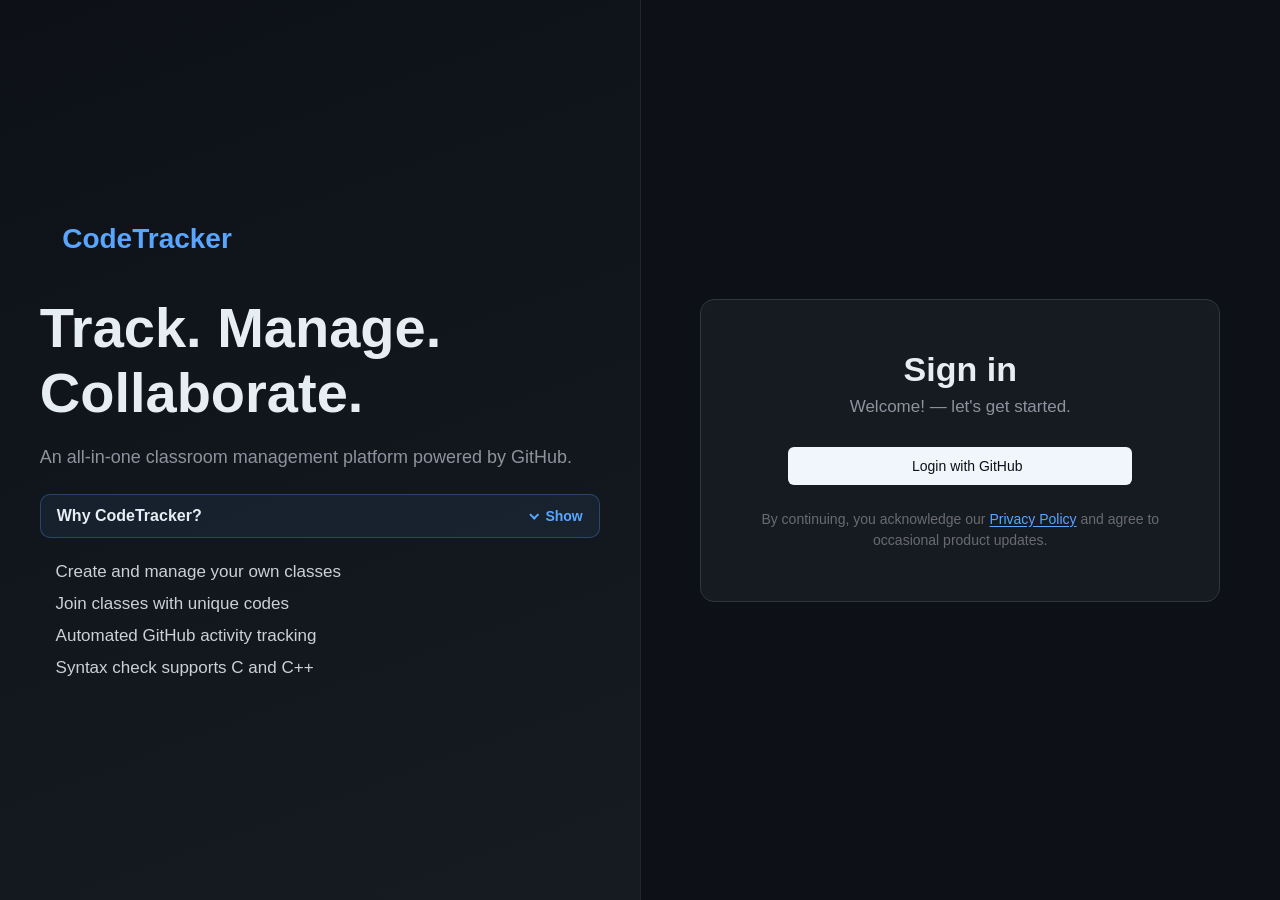
==== commit fdb26ca5: "Refine session expiry flow and mobile dashboard/profclass UX" ====
--- a/dashboard/index.html
+++ b/dashboard/index.html
@@ -56,23 +56,26 @@
     <!-- ── Main ───────────────────────────────────────────────────────────── -->
     <main class="dashboard-main">
 
-        <div class="welcome-container">
-  <h1>Welcome, <span id="welcomeUser">User</span> 👋</h1>
-  <p>We're glad to see you in the Codetracker.</p>
-</div>
+        <div class="welcome-container is-hidden" id="welcomeBanner">
+            <button type="button" class="welcome-hide-btn" id="hideWelcomeBtn" aria-label="Hide welcome message">&times;</button>
+            <h1>Welcome, <span id="welcomeUser">User</span> 👋</h1>
+            <p>We're glad to see you in the Codetracker.</p>
+        </div>
         <!-- Tabs -->
         <div class="tabs-container">
             <button class="tab-button active" data-tab="created">
                 My Classes <span class="tab-count">0</span>
             </button>
             <button class="tab-button" data-tab="joined">
-                Joined <span class="tab-count">0</span>
+                Joined Classes <span class="tab-count">0</span>
             </button>
         </div>
 
         <!-- Classroom Grid -->
         <div class="classroom-grid" id="classroomGrid">
-            <p class="loading-message">Loading your classes...</p>
+            <div class="loading-message loading-state" aria-live="polite" aria-label="Loading classes">
+                <span class="loading-spinner" aria-hidden="true"></span>
+            </div>
         </div>
 
     </main>
@@ -123,20 +126,6 @@
     <span class="field-hint">Minimum 4 characters</span>
 </div>
             </div>
-
-            <div>
-                <label class="toggle-option" for="requireApprovalInput">
-                    <div class="toggle-info">
-                        <strong>Requires Approval</strong>
-                        <small>Manually approve students before they can join</small>
-                    </div>
-                    <div class="toggle-switch">
-                        <input type="checkbox" id="requireApprovalInput">
-                        <span class="toggle-slider"></span>
-                    </div>
-                </label>
-            </div>
-
             <div class="modal-actions">
                 <button class="btn cancel" id="cancelCreate">Cancel</button>
                 <button class="btn primary" id="confirmCreate">Create Class</button>
@@ -529,4 +518,4 @@
     <script src="/frontend/script/api-client.js"></script>
     <script src="/frontend/script/dashboard.js"></script>
 </body>
-</html>+</html>
--- a/frontend/css/dashboard.css
+++ b/frontend/css/dashboard.css
@@ -11,6 +11,17 @@
     
     /* ── Reset ────────────────────────────────────────────────────── */
     *, *::before, *::after { margin: 0; padding: 0; box-sizing: border-box; }
+
+    /* Disable drag/highlight text selection across the app */
+    * {
+        -webkit-user-select: none;
+        user-select: none;
+    }
+
+    input, textarea, select, [contenteditable="true"] {
+        -webkit-user-select: text;
+        user-select: text;
+    }
 
     body {
         font-family: -apple-system, BlinkMacSystemFont, 'Segoe UI', Roboto, Oxygen, Ubuntu, Cantarell, sans-serif;
@@ -99,10 +110,14 @@
     .btn.join-class         { background: #21262d; color: #c9d1d9; border: 1px solid #30363d; }
     .btn.join-class:hover   { background: #30363d; transform: translateY(-1px); box-shadow: 0 2px 8px rgba(0,0,0,0.2); }
 
-    .btn-primary            { background: white; color: black; flex: 1; }
+    .btn-primary            { background: white; color: black; flex: 1;transition: all 0.2s ease; }
     .btn-primary:hover      { background: rgb(224, 223, 223); }
-    .btn-secondary          { background: #21262d; color: #c9d1d9; border: 1px solid #30363d; flex: 1; }
+    .btn-secondary          { background: #21262d; color: #c9d1d9; border: 1px solid #30363d; flex: 1;transition: all 0.2s ease; }
     .btn-secondary:hover    { background: #30363d; border-color: #484f58; }
+    .btn.leave-room          { background: rgba(220, 53, 69, 0.1); color: #dc3545; border: 1px solid #dc3545; flex: 1; transition: all 0.2s ease; }
+    .btn.leave-room:hover    { background: #dc3545; border-color: #dc3545; color: #fff;  }
+
+    
 
     .btn.cancel             { background: transparent; color: #8b949e; border: 1px solid #30363d; }
     .btn.cancel:hover       { color: #f85149;
@@ -209,41 +224,52 @@
         gap: 8px;
     }
     /* ── Tabs ─────────────────────────────────────────────────────── */
-    .tabs-container {
-        display: flex;
-        gap: 2px;
+.tabs-container {
+        display: grid;
+        grid-template-columns: repeat(2, minmax(0, 1fr));
+        gap: 6px;
         margin-bottom: 14px;
-        border-bottom: 1px solid #21262d;
-        justify-content: center;
+        background: #11161d;
+        border: 1px solid #2b3340;
+        border-radius: 10px;
+        padding: 6px;
     }
 
     .tab-button {
-        padding: 8px 16px;
+        padding: 10px 14px;
         background: transparent;
         border: none;
-        color: #8b949e;
+        color: #9aa6b2;
         cursor: pointer;
         font-size: 13px;
-        font-weight: 500;
-        border-bottom: 2px solid transparent;
-        margin-bottom: -1px;
-        transition: color 0.12s;
-        display: flex;
-        align-items: center;
-        gap: 5px;
-    }
-    .tab-button:hover  { color: #c9d1d9; }
-    .tab-button.active { color: #58a6ff; border-bottom-color: #58a6ff; }
+        font-weight: 600;
+        border-radius: 8px;
+        transition: all 0.18s ease;
+        display: flex;
+        align-items: center;
+        justify-content: center;
+        gap: 8px;
+        white-space: nowrap;
+    }
+    .tab-button:hover  { color: #dce6f0; background: #1a2230; }
+    .tab-button.active {
+        color: #f0f6fc;
+        background: linear-gradient(180deg, #2d4158 0%, #24384d 100%);
+        box-shadow: inset 0 0 0 1px rgba(88, 166, 255, 0.45);
+    }
 
     .tab-count {
-        background: #21262d;
-        padding: 0 6px;
-        border-radius: 8px;
-        font-size: 10px;
+        background: rgba(88, 166, 255, 0.16);
+        color: #8ec5ff;
+        padding: 0 7px;
+        border-radius: 999px;
+        font-size: 11px;
         font-weight: 600;
-        line-height: 18px;
-    }
-    .tab-button.active .tab-count { background: #1f6feb; color: white; }
+        line-height: 20px;
+        min-width: 20px;
+        text-align: center;
+    }
+    .tab-button.active .tab-count { background: #58a6ff; color: #06121f; }
 
     /* ── Grid ─────────────────────────────────────────────────────── */
     .classroom-grid {
@@ -264,7 +290,28 @@
         border-radius: 8px;
         border: 1px solid #21262d;
     }
+    .loading-message {
+        min-height: 140px;
+    }
     .error-message { color: #f85149; border-color: #da3633; }
+    .loading-state {
+        display: flex;
+        align-items: center;
+        justify-content: center;
+        gap: 10px;
+    }
+    .loading-spinner {
+        width: 16px;
+        height: 16px;
+        border: 2px solid rgba(88, 166, 255, 0.25);
+        border-top-color: #58a6ff;
+        border-radius: 50%;
+        animation: spin-loading 0.8s linear infinite;
+        flex-shrink: 0;
+    }
+    @keyframes spin-loading {
+        to { transform: rotate(360deg); }
+    }
 
     /* ── Cards ────────────────────────────────────────────────────── */
     .class-card {
@@ -341,6 +388,37 @@
     }
     .info-item i      { color: #484f58; width: 12px; text-align: center; font-size: 10px; }
     .info-item strong { color: #c9d1d9; font-weight: 600; }
+    .info-code-row {
+        display: inline-flex;
+        align-items: center;
+        gap: 6px;
+    }
+    .copy-code-btn {
+        display: inline-flex;
+        align-items: center;
+        justify-content: center;
+        width: 20px;
+        height: 20px;
+        padding: 0;
+        border: 1px solid #30363d;
+        border-radius: 4px;
+        background: #161b22;
+        color: #8b949e;
+        cursor: pointer;
+        transition: background-color .2s ease, border-color .2s ease, color .2s ease;
+    }
+    .copy-code-btn i {
+        width: auto;
+        color: inherit;
+        font-size: 10px;
+    }
+    .copy-code-btn:hover,
+    .copy-code-btn:focus-visible {
+        background: #21262d;
+        border-color: #58a6ff;
+        color: #c9d1d9;
+        outline: none;
+    }
 
     .class-settings {
         display: flex;
@@ -912,7 +990,7 @@
         display: flex;
         flex-direction: column;
         overflow-y: auto;
-
+        max-height: calc(100vh - 160px);
     }
 
     .profile-form {
@@ -1450,8 +1528,38 @@
         border-radius: 8px;
         border: 1px solid rgba(255, 255, 255, 0.3);
         margin-bottom: 10px;
-        
-    }
+        position: relative;
+    }
+
+.welcome-container.is-hidden {
+    display: none;
+}
+
+.welcome-hide-btn {
+    position: absolute;
+    top: 10px;
+    right: 10px;
+    width: 24px;
+    height: 24px;
+    border: 1px solid #3a4553;
+    background: #0f1620;
+    color: #94a3b8;
+    border-radius: 50%;
+    padding: 0;
+    font-size: 14px;
+    line-height: 1;
+    cursor: pointer;
+    transition: all 0.2s ease;
+    display: inline-flex;
+    align-items: center;
+    justify-content: center;
+}
+
+.welcome-hide-btn:hover {
+    background: #1f2a38;
+    color: #fff;
+    border-color: #55677d;
+}
 
     
 #welcomeUser {
@@ -1503,28 +1611,19 @@
     .welcome-container {
         padding: 18px 14px;
     }
+    .welcome-hide-btn {
+        top: 10px;
+        right: 10px;
+    }
     .welcome-container h1 { font-size: 22px; }
     .welcome-container p { font-size: 14px; }
 
-    .tabs-container {
-        display: grid;
-        grid-template-columns: repeat(2, minmax(0, 1fr));
-        width: 100%;
-        max-width: 100%;
-        overflow: hidden;
-        justify-content: stretch;
-        scrollbar-width: none;
-        -ms-overflow-style: none;
-    }
-    .tabs-container::-webkit-scrollbar {
-        display: none;
-    }
     .tab-button {
         min-width: 0;
         width: 100%;
         justify-content: center;
         white-space: nowrap;
-        padding: 7px 12px;
+        padding: 8px 10px;
         font-size: 12px;
     }
 
@@ -1569,6 +1668,68 @@
     }
     .manage-modal-body {
         padding: 16px 14px;
+    }
+
+    .profile-modal-content {
+        width: calc(100vw - 20px) !important;
+        max-height: calc(100vh - 26px);
+        border-radius: 12px !important;
+    }
+    .profile-modal-header {
+        padding: 12px 14px;
+    }
+    .profile-modal-header h2 {
+        font-size: 14px;
+    }
+    .profile-modal-body {
+        padding: 0;
+    }
+    .profile-picture-section {
+        padding: 12px 12px 10px;
+        flex-direction: column;
+        align-items: center;
+        gap: 8px;
+    }
+    .profile-picture-wrapper,
+    .profile-picture-large {
+        width: 88px;
+        height: 88px;
+    }
+    .profile-picture-actions {
+        width: 100%;
+        max-width: 280px;
+    }
+    .btn-profile-action {
+        min-height: 42px;
+        font-size: 12px;
+    }
+    .profile-info-section {
+        padding: 12px 12px 14px;
+        max-height: calc(100vh - 290px);
+    }
+    .profile-form-group label {
+        font-size: 12px;
+        margin-bottom: 6px;
+    }
+    .profile-form-group input,
+    .profile-form-group select,
+    .profile-form-group textarea {
+        min-height: 42px;
+    }
+    .profile-form-group textarea {
+        min-height: 72px;
+    }
+    .profile-form-actions {
+        flex-direction: column-reverse;
+        position: sticky;
+        bottom: 0;
+        background: #0d1117;
+        padding-top: 10px;
+    }
+    .profile-form-actions .btn {
+        width: 100%;
+        justify-content: center;
+        min-height: 42px;
     }
 
     .floating-dropdown-btn {
@@ -1599,7 +1760,11 @@
         grid-template-columns: repeat(auto-fill, minmax(260px, 1fr));
     }
 
-    .profile-modal-body { flex-direction: column; }
+    .profile-modal-content {
+        width: min(96vw, 680px) !important;
+        max-height: calc(100vh - 24px);
+    }
+    .profile-modal-body { flex-direction: column; padding: 0; }
     .profile-picture-section {
         flex: none;
         border-right: none;
@@ -1611,8 +1776,13 @@
     .profile-picture-large,
     .profile-picture-wrapper { width: 80px; height: 80px; }
     .profile-picture-large { font-size: 24px; }
-    .profile-picture-actions { flex-direction: column; width: auto; }
-    .profile-info-section { padding: 11px; max-height: none; }
+    .profile-picture-actions { flex-direction: column; width: min(260px, 100%); }
+    .profile-info-section { padding: 12px; max-height: none; }
+    .profile-form-group input,
+    .profile-form-group select,
+    .profile-form-group textarea {
+        min-height: 40px;
+    }
     .profile-form-row { flex-direction: column; gap: 10px; }
 
     .manage-status-header {
@@ -1630,6 +1800,23 @@
 
     .btn {
         min-height: 44px; /* Official minimum touch target size */
+    }
+}
+
+@media (max-width: 360px) {
+    .profile-modal-content {
+        width: calc(100vw - 10px) !important;
+    }
+    .profile-modal-header {
+        padding: 10px;
+    }
+    .profile-modal-header h2 {
+        font-size: 13px;
+    }
+    .profile-picture-wrapper,
+    .profile-picture-large {
+        width: 76px;
+        height: 76px;
     }
 }
 
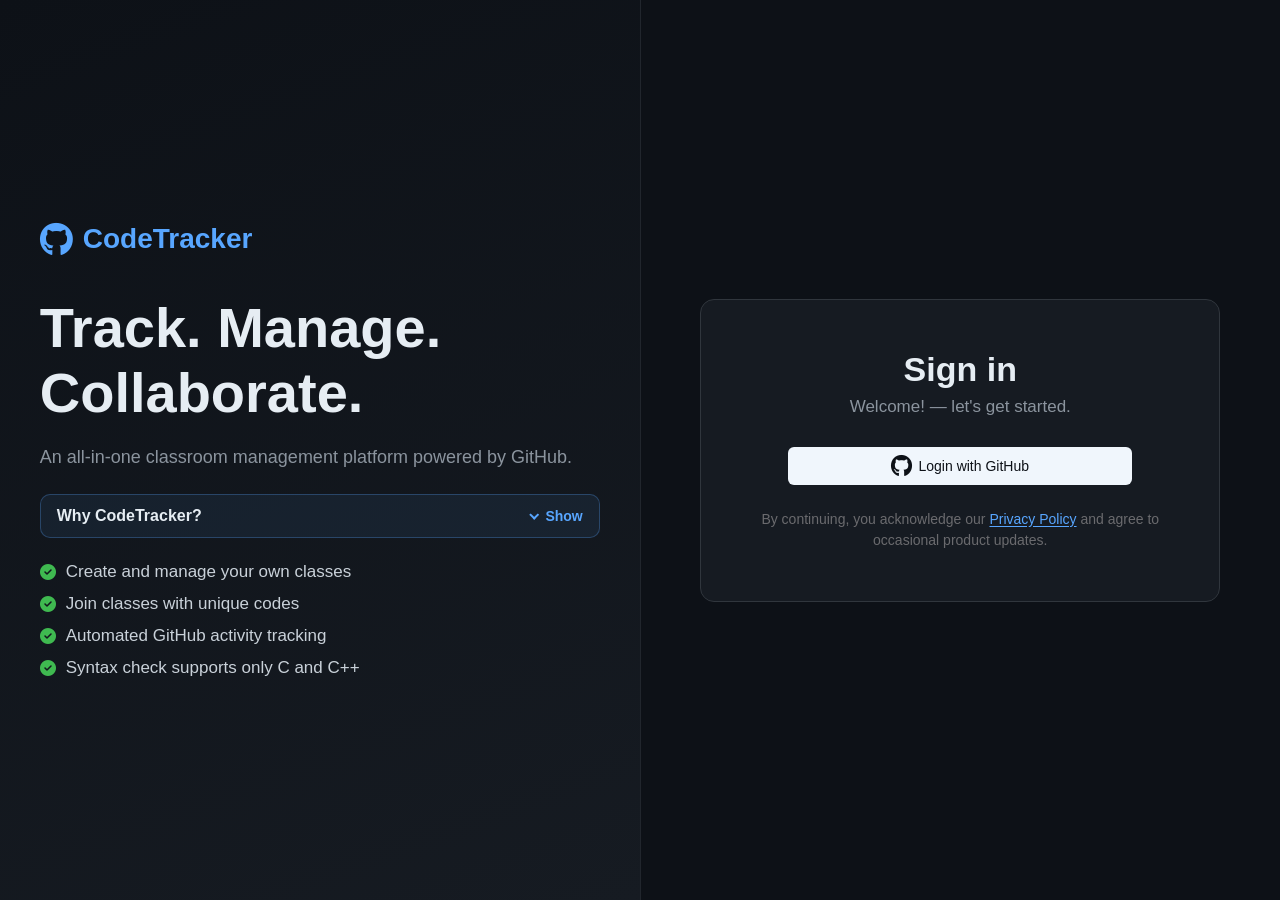
==== commit aeb73e2b: "Add drag-to-fill classroom name for delete confirmation" ====
--- a/dashboard/index.html
+++ b/dashboard/index.html
@@ -339,7 +339,11 @@
 
                     <!-- Typed confirmation (hidden until Delete is clicked) -->
                     <div class="delete-confirm-box" id="deleteConfirmBox">
-                        <p class="delete-confirm-prompt">Type <strong id="deleteConfirmTarget"></strong> to confirm deletion:</p>
+                        <p class="delete-confirm-prompt">
+                            Type or drag
+                            <strong id="deleteConfirmTarget" draggable="true" title="Drag this classroom name into the input below"></strong>
+                            into the field to confirm deletion:
+                        </p>
                         <input type="text" id="deleteConfirmInput" placeholder="Type classroom name here" autocomplete="off">
                         <div class="delete-confirm-actions">
                             <button class="btn cancel" id="cancelDeleteBtn">Cancel</button>
--- a/frontend/css/dashboard.css
+++ b/frontend/css/dashboard.css
@@ -1273,6 +1273,14 @@
         padding: 1px 6px;
         border-radius: 4px;
     }
+    .delete-confirm-prompt strong[draggable="true"] {
+        cursor: grab;
+        user-select: none;
+        border: 1px dashed rgba(248,81,73,0.45);
+    }
+    .delete-confirm-prompt strong[draggable="true"]:active {
+        cursor: grabbing;
+    }
 
     .delete-confirm-box input[type="text"] {
         width: 100%;
@@ -1292,6 +1300,10 @@
     .delete-confirm-box input[type="text"].match {
         border-color: #f85149;
         background: rgba(248,81,73,0.06);
+    }
+    .delete-confirm-box input[type="text"].drop-target {
+        border-color: #ff7b72;
+        box-shadow: 0 0 0 2px rgba(248,81,73,0.16);
     }
 
     .delete-confirm-actions {
@@ -1591,7 +1603,7 @@
 @media (max-width: 480px) {
     .dashboard-header { 
         padding: 0 12px; 
-        height: 44px; 
+        height: 48px; 
     }
 
     .logo { font-size: 15px; }
@@ -1671,8 +1683,8 @@
     }
 
     .profile-modal-content {
-        width: calc(100vw - 20px) !important;
-        max-height: calc(100vh - 26px);
+        width: min(92vw, 420px) !important;
+        max-height: min(88dvh, 700px);
         border-radius: 12px !important;
     }
     .profile-modal-header {
@@ -1705,7 +1717,7 @@
     }
     .profile-info-section {
         padding: 12px 12px 14px;
-        max-height: calc(100vh - 290px);
+        max-height: min(56dvh, 460px);
     }
     .profile-form-group label {
         font-size: 12px;
@@ -1750,7 +1762,7 @@
 
 /* ✅ Large Phones / Small Tablets */
 @media (max-width: 768px) {
-    .dashboard-header { padding: 0 14px; height: 46px; }
+    .dashboard-header { padding: 0 14px; height: 50px; }
 
     .header-divider, .header-label { display: none; }
 
@@ -1761,8 +1773,8 @@
     }
 
     .profile-modal-content {
-        width: min(96vw, 680px) !important;
-        max-height: calc(100vh - 24px);
+        width: min(92vw, 460px) !important;
+        max-height: min(88dvh, 720px);
     }
     .profile-modal-body { flex-direction: column; padding: 0; }
     .profile-picture-section {
@@ -1805,7 +1817,7 @@
 
 @media (max-width: 360px) {
     .profile-modal-content {
-        width: calc(100vw - 10px) !important;
+        width: min(94vw, 360px) !important;
     }
     .profile-modal-header {
         padding: 10px;
@@ -1817,6 +1829,64 @@
     .profile-picture-large {
         width: 76px;
         height: 76px;
+    }
+}
+
+/* Profile modal UX refinements */
+@media (max-width: 768px) {
+    .profile-modal-content {
+        height: auto;
+        max-height: min(88dvh, 720px);
+        overflow-y: auto;
+    }
+
+    .profile-modal-body {
+        max-height: calc(100% - 56px);
+        overflow-y: auto;
+    }
+
+    .profile-info-section {
+        flex: 1 1 auto;
+        min-height: 0;
+        max-height: none;
+        overflow-y: auto;
+        -webkit-overflow-scrolling: touch;
+        padding-bottom: 18px;
+    }
+
+    .profile-form-actions {
+        position: sticky;
+        bottom: 0;
+        background: linear-gradient(180deg, rgba(13, 17, 23, 0.92), #0d1117 40%);
+        padding-top: 10px;
+    }
+}
+
+@media (max-width: 480px) {
+    .modal {
+        padding: 10px 8px;
+    }
+
+    .profile-modal-content {
+        width: min(94vw, 380px) !important;
+        height: auto;
+        max-height: min(86dvh, 680px);
+        border-radius: 10px !important;
+    }
+
+    .profile-picture-section {
+        padding: 12px;
+        gap: 10px;
+    }
+
+    .profile-picture-actions {
+        width: 100%;
+        max-width: none;
+    }
+
+    .profile-info-section {
+        padding: 10px 10px 14px;
+        max-height: none;
     }
 }
 
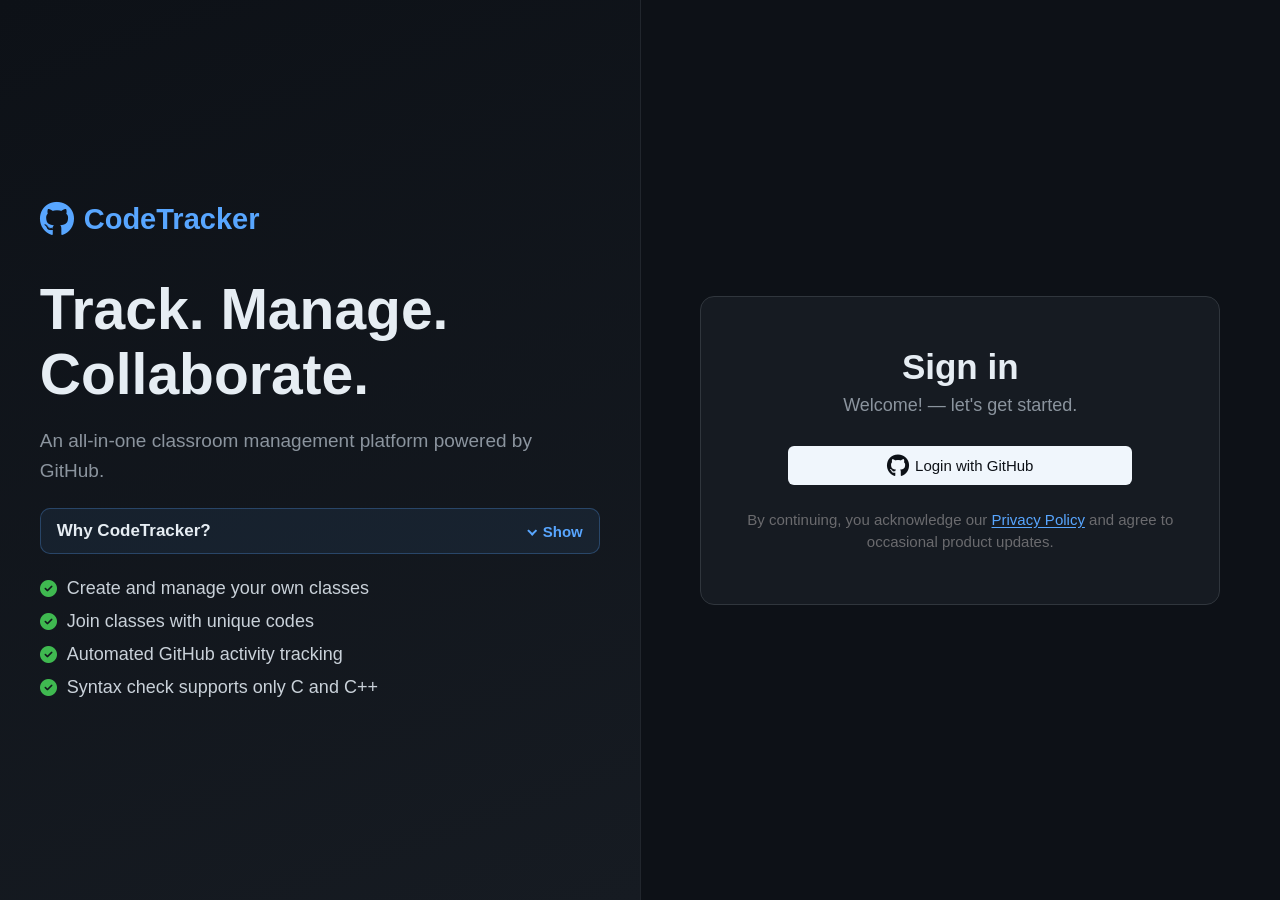
==== commit 3b765a3a: "ZoomIn" ====
--- a/dashboard/index.html
+++ b/dashboard/index.html
@@ -23,6 +23,18 @@
 
         <div class="header-right">
             <div class="action-buttons">
+                <div class="class-search-wrap">
+                    <button class="btn btn-compact class-search-trigger" id="classSearchBtn" type="button" aria-label="Search classrooms" aria-expanded="false">
+                        <i class="fas fa-magnifying-glass"></i>
+                    </button>
+                    <div class="class-search-popover" id="classSearchPopover" aria-hidden="true">
+                        <div class="class-search-input-row">
+                            <i class="fas fa-magnifying-glass"></i>
+                            <input type="text" id="classSearchInput" placeholder="Search classroom name..." autocomplete="off">
+                        </div>
+                        <div class="class-search-results" id="classSearchResults"></div>
+                    </div>
+                </div>
                 <button class="btn btn-compact create-class" id="createClassBtn">
                     <i class="fas fa-plus"></i> <span class="btn-label">New Class</span>
                 </button>
--- a/frontend/css/dashboard.css
+++ b/frontend/css/dashboard.css
@@ -59,11 +59,11 @@
         display: flex;
         align-items: center;
         gap: 8px;
-        font-size: 16px;
+        font-size: 17px;
         font-weight: 700;
         color: #58a6ff;
     }
-    .logo i { font-size: 20px; }
+    .logo i { font-size: 21px; }
 
     .logo-text { line-height: 1; }
 
@@ -74,7 +74,7 @@
     }
 
     .header-label {
-        font-size: 17px;
+        font-size: 18px;
         color: white;
         font-weight: bold;
     }
@@ -88,6 +88,7 @@
     .action-buttons {
         display: flex;
         gap: 6px;
+        align-items: center;
     }
 
     /* ── Buttons ──────────────────────────────────────────────────── */
@@ -96,7 +97,7 @@
         border-radius: 6px;
         border: none;
         cursor: pointer;
-        font-size: 12px;
+        font-size: 13px;
         font-weight: 500;
         transition: background 0.15s ease, transform 0.15s ease, box-shadow 0.15s ease;
         display: inline-flex;
@@ -107,8 +108,175 @@
 
     .btn.create-class       { background: white; color: black; }
     .btn.create-class:hover { background: rgb(224, 223, 223); transform: translateY(-1px); box-shadow: 0 2px 8px rgba(0,0,0,0.2); }
+    .btn.class-search-trigger {
+        width: 33px;
+        height: 33px;
+        padding: 0;
+        justify-content: center;
+        background: rgba(33, 38, 45, 0.78);
+        color: #c9d1d9;
+        border: 1px solid #30363d;
+        backdrop-filter: blur(12px);
+    }
+    .btn.class-search-trigger:hover,
+    .btn.class-search-trigger[aria-expanded="true"] {
+        color: #58a6ff;
+        background: rgba(48, 54, 61, 0.82);
+        border-color: rgba(88, 166, 255, 0.5);
+        transform: translateY(-1px);
+        box-shadow: 0 6px 18px rgba(0,0,0,0.24);
+    }
     .btn.join-class         { background: #21262d; color: #c9d1d9; border: 1px solid #30363d; }
     .btn.join-class:hover   { background: #30363d; transform: translateY(-1px); box-shadow: 0 2px 8px rgba(0,0,0,0.2); }
+
+    .class-search-wrap {
+        position: relative;
+        display: inline-flex;
+        align-items: center;
+    }
+
+    .class-search-popover {
+        position: fixed;
+        top: 50%;
+        left: 50%;
+        width: clamp(360px, 50vw, 760px);
+        display: none;
+        padding: 11px;
+        border: 1px solid rgba(88, 166, 255, 0.28);
+        border-radius: 11px;
+        background: rgba(13, 17, 23, 0.76);
+        box-shadow: 0 18px 42px rgba(0,0,0,0.48);
+        backdrop-filter: blur(18px);
+        transform: translate(-50%, -50%);
+        z-index: 500;
+    }
+
+    .class-search-popover.show {
+        display: block;
+        animation: classSearchIn 0.16s ease-out;
+    }
+
+    @keyframes classSearchIn {
+        from { opacity: 0; transform: translate(-50%, calc(-50% - 6px)); }
+        to { opacity: 1; transform: translate(-50%, -50%); }
+    }
+
+    .class-search-input-row {
+        display: flex;
+        align-items: center;
+        gap: 9px;
+        height: 39px;
+        padding: 0 11px;
+        border: 1px solid rgba(88, 166, 255, 0.28);
+        border-radius: 9px;
+        background: rgba(22, 27, 34, 0.54);
+    }
+
+    .class-search-input-row i {
+        color: #58a6ff;
+        font-size: 14px;
+        flex-shrink: 0;
+    }
+
+    .class-search-input-row input {
+        width: 100%;
+        border: 0;
+        outline: none;
+        background: transparent;
+        color: #e6edf3;
+        font-size: 15px;
+        font-family: inherit;
+    }
+
+    .class-search-input-row input::placeholder {
+        color: #8b949e;
+    }
+
+    .class-search-results {
+        display: flex;
+        flex-direction: column;
+        gap: 7px;
+        max-height: 42vh;
+        overflow-y: auto;
+        margin-top: 9px;
+    }
+
+    .class-search-result {
+        width: 100%;
+        min-height: 59px;
+        display: flex;
+        align-items: center;
+        justify-content: space-between;
+        gap: 11px;
+        padding: 10px 11px;
+        border: 1px solid rgba(48, 54, 61, 0.86);
+        border-radius: 9px;
+        background: rgba(22, 27, 34, 0.72);
+        color: #c9d1d9;
+        cursor: pointer;
+        text-align: left;
+        transition: background 0.15s ease, border-color 0.15s ease;
+    }
+
+    .class-search-result:hover,
+    .class-search-result:focus-visible {
+        outline: none;
+        background: rgba(88, 166, 255, 0.1);
+        border-color: rgba(88, 166, 255, 0.44);
+    }
+
+    .class-search-result-main {
+        min-width: 0;
+        display: flex;
+        flex-direction: column;
+        gap: 2px;
+    }
+
+    .class-search-result-main strong {
+        color: #e6edf3;
+        font-size: 15px;
+        font-weight: 700;
+        overflow: hidden;
+        text-overflow: ellipsis;
+        white-space: nowrap;
+    }
+
+    .class-search-result-main small {
+        color: #8b949e;
+        font-size: 13px;
+        line-height: 1.35;
+        overflow: hidden;
+        text-overflow: ellipsis;
+        white-space: nowrap;
+    }
+
+    .class-search-role {
+        flex-shrink: 0;
+        border-radius: 999px;
+        padding: 4px 9px;
+        font-size: 12px;
+        font-weight: 700;
+        border: 1px solid transparent;
+    }
+
+    .class-search-role.owner {
+        color: #8ec5ff;
+        background: rgba(88, 166, 255, 0.14);
+        border-color: rgba(88, 166, 255, 0.3);
+    }
+
+    .class-search-role.member {
+        color: #8ee6ab;
+        background: rgba(46, 160, 67, 0.14);
+        border-color: rgba(46, 160, 67, 0.3);
+    }
+
+    .class-search-empty {
+        padding: 23px 11px;
+        color: #8b949e;
+        text-align: center;
+        font-size: 14px;
+    }
 
     .btn-primary            { background: white; color: black; flex: 1;transition: all 0.2s ease; }
     .btn-primary:hover      { background: rgb(224, 223, 223); }
@@ -135,14 +303,14 @@
     }
 
     .user-info { display: flex; align-items: center; }
-    .user-info strong { font-size: 12px; color: #8b949e; font-weight: 500; }
+    .user-info strong { font-size: 13px; color: #8b949e; font-weight: 500; }
 
     .user-icon {
         width: 30px; height: 30px; min-width: 30px;
         border-radius: 50%;
         background: white;
         display: flex; align-items: center; justify-content: center;
-        font-weight: 600; font-size: 11px; color: black;
+        font-weight: 600; font-size: 12px; color: black;
         cursor: pointer;
         transition: opacity 0.15s;
         overflow: hidden;
@@ -170,8 +338,8 @@
         border-bottom: 1px solid #21262d;
         margin-bottom: 4px;
     }
-    .profile-info strong { display: block; color: #c9d1d9; font-size: 12px; margin-bottom: 1px; }
-    .profile-info small  { color: #8b949e; font-size: 11px; }
+    .profile-info strong { display: block; color: #c9d1d9; font-size: 13px; margin-bottom: 1px; }
+    .profile-info small  { color: #8b949e; font-size: 12px; }
 
     .dropdown-btn {
         width: 100%;
@@ -182,11 +350,11 @@
         text-align: left;
         cursor: pointer;
         border-radius: 5px;
-        font-size: 12px;
+        font-size: 13px;
         transition: background 0.12s;
     }
     .dropdown-btn:hover { background: #21262d; }
-    .dropdown-btn i { width: 16px; margin-right: 6px; font-size: 11px; }
+    .dropdown-btn i { width: 16px; margin-right: 6px; font-size: 12px; }
 
     /* ── Main ─────────────────────────────────────────────────────── */
     .dashboard-main {
@@ -204,7 +372,7 @@
     }
 
     .welcome-title {
-        font-size: 20px;
+        font-size: 21px;
         font-weight: 700;
         color: #e6edf3;
     }
@@ -214,7 +382,7 @@
     }
 
     .welcome-subtitle {
-        font-size: 12px;
+        font-size: 13px;
         color: #8b949e;
         margin-top: 2px;
     }
@@ -241,7 +409,7 @@
         border: none;
         color: #9aa6b2;
         cursor: pointer;
-        font-size: 13px;
+        font-size: 14px;
         font-weight: 600;
         border-radius: 8px;
         transition: all 0.18s ease;
@@ -263,7 +431,7 @@
         color: #8ec5ff;
         padding: 0 7px;
         border-radius: 999px;
-        font-size: 11px;
+        font-size: 12px;
         font-weight: 600;
         line-height: 20px;
         min-width: 20px;
@@ -285,7 +453,7 @@
         text-align: center;
         padding: 40px 16px;
         color: #484f58;
-        font-size: 13px;
+        font-size: 14px;
         background: #161b22;
         border-radius: 8px;
         border: 1px solid #21262d;
@@ -337,7 +505,7 @@
     .class-name {
         color: #58a6ff;
         margin: 0;
-        font-size: 15px;
+        font-size: 16px;
         font-weight: 600;
         flex: 1;
         line-height: 1.3;
@@ -349,7 +517,7 @@
     .badge {
         padding: 2px 8px;
         border-radius: 8px;
-        font-size: 9px;
+        font-size: 10px;
         font-weight: 600;
         text-transform: uppercase;
         letter-spacing: 0.3px;
@@ -361,7 +529,7 @@
     .class-description {
         color: #8b949e;
         margin: 0 0 10px;
-        font-size: 12px;
+        font-size: 13px;
         line-height: 1.45;
         flex: 1;
         display: -webkit-box;
@@ -384,9 +552,9 @@
         align-items: center;
         gap: 5px;
         color: #8b949e;
-        font-size: 11px;
-    }
-    .info-item i      { color: #484f58; width: 12px; text-align: center; font-size: 10px; }
+        font-size: 12px;
+    }
+    .info-item i      { color: #484f58; width: 12px; text-align: center; font-size: 11px; }
     .info-item strong { color: #c9d1d9; font-weight: 600; }
     .info-code-row {
         display: inline-flex;
@@ -410,7 +578,7 @@
     .copy-code-btn i {
         width: auto;
         color: inherit;
-        font-size: 10px;
+        font-size: 11px;
     }
     .copy-code-btn:hover,
     .copy-code-btn:focus-visible {
@@ -431,13 +599,13 @@
         padding: 2px 8px;
         background: #21262d;
         border-radius: 4px;
-        font-size: 10px;
+        font-size: 11px;
         color: #8b949e;
         display: flex;
         align-items: center;
         gap: 4px;
     }
-    .setting-badge i { color: #484f58; font-size: 9px; }
+    .setting-badge i { color: #484f58; font-size: 10px; }
 
     .class-actions {
         display: flex;
@@ -448,7 +616,7 @@
     }
 
     .class-actions .btn {
-        font-size: 12px;
+        font-size: 13px;
         padding: 6px 12px;
     }
 
@@ -488,15 +656,15 @@
         transform: scale(1);
     }
 
-    .modal-content h2      { color: #e6edf3; margin-bottom: 3px; font-size: 17px; font-weight: 700; }
-    .modal-content .shems  { color: #8b949e; margin-bottom: 16px; font-size: 12px; }
-    .modal-subtitle        { color: #8b949e; margin-bottom: 16px; font-size: 12px; }
+    .modal-content h2      { color: #e6edf3; margin-bottom: 3px; font-size: 18px; font-weight: 700; }
+    .modal-content .shems  { color: #8b949e; margin-bottom: 16px; font-size: 13px; }
+    .modal-subtitle        { color: #8b949e; margin-bottom: 16px; font-size: 13px; }
     .modal-content > div   { margin-bottom: 12px; }
 
     .modal-content label {
         display: block;
         color: #c9d1d9;
-        font-size: 12px;
+        font-size: 13px;
         font-weight: 500;
         margin-bottom: 4px;
     }
@@ -514,7 +682,7 @@
         border: 1px solid #30363d;
         border-radius: 6px;
         color: #c9d1d9;
-        font-size: 13px;
+        font-size: 14px;
         font-family: 'Poppins', sans-serif;
         transition: border-color 0.12s;
     }
@@ -527,7 +695,7 @@
     }
 
     .modal-content textarea { min-height: 60px; resize: vertical; }
-    .field-hint { display: block; color: #484f58; font-size: 10px; margin-top: 3px; }
+    .field-hint { display: block; color: #484f58; font-size: 11px; margin-top: 3px; }
 
     /* ── Status Dropdown ──────────────────────────────────────────── */
     .status-dropdown-wrapper {
@@ -542,7 +710,7 @@
         border: 1px solid #30363d !important;
         border-radius: 6px !important;
         color: #c9d1d9 !important;
-        font-size: 13px !important;
+        font-size: 14px !important;
         cursor: pointer !important;
         user-select: none !important;
         transition: all 0.12s !important;
@@ -573,7 +741,7 @@
         color: #8b949e;
         display: flex;
         align-items: center;
-        font-size: 12px;
+        font-size: 13px;
     }
 
     .status-dropdown-input.open ~ .status-dropdown-icon i {
@@ -608,7 +776,7 @@
     .status-option {
         padding: 10px 10px;
         color: #c9d1d9;
-        font-size: 13px;
+        font-size: 14px;
         cursor: pointer;
         transition: background 0.12s;
         display: flex;
@@ -645,7 +813,7 @@
         content: '✓';
         color: #58a6ff;
         font-weight: bold;
-        font-size: 14px;
+        font-size: 15px;
     }
 
     /* ── Status Management Section ────────────────────────────────────── */
@@ -662,7 +830,7 @@
     .manage-status-section .manage-section-label {
         margin-bottom: 12px !important;
         color: #c9d1d9;
-        font-size: 12px;
+        font-size: 13px;
         font-weight: 500;
     }
 
@@ -679,7 +847,7 @@
         gap: 6px;
         padding: 4px 8px;
         border-radius: 999px;
-        font-size: 10px;
+        font-size: 11px;
         font-weight: 700;
         letter-spacing: 0.04em;
         text-transform: uppercase;
@@ -720,14 +888,14 @@
 
     .status-action-copy strong {
         display: block;
-        font-size: 12px;
+        font-size: 13px;
         color: #e6edf3;
         margin-bottom: 2px;
     }
 
     .status-action-copy small {
         display: block;
-        font-size: 11px;
+        font-size: 12px;
         color: #8b949e;
         line-height: 1.4;
     }
@@ -738,7 +906,7 @@
         border: none;
         padding: 8px 14px;
         border-radius: 6px;
-        font-size: 12px;
+        font-size: 13px;
         font-weight: 500;
         cursor: pointer;
         transition: background 0.15s;
@@ -761,7 +929,7 @@
     }
 
     .btn-status-update i {
-        font-size: 11px;
+        font-size: 12px;
     }
 
     .manage-status-close-warning {
@@ -772,7 +940,7 @@
         border: 1px solid rgba(242, 204, 96, 0.45);
         background: rgba(242, 204, 96, 0.1);
         color: #f2cc60;
-        font-size: 11px;
+        font-size: 12px;
         line-height: 1.4;
     }
 
@@ -795,8 +963,8 @@
         border-radius: 6px;
         cursor: pointer;
     }
-    .toggle-info strong { display: block; color: #c9d1d9; font-size: 12px; margin-bottom: 1px; }
-    .toggle-info small  { color: #8b949e; font-size: 10px; }
+    .toggle-info strong { display: block; color: #c9d1d9; font-size: 13px; margin-bottom: 1px; }
+    .toggle-info small  { color: #8b949e; font-size: 11px; }
 
     .toggle-switch { position: relative; width: 36px; height: 18px; flex-shrink: 0; }
     .toggle-switch input { opacity: 0; width: 0; height: 0; }
@@ -834,7 +1002,7 @@
         border-radius: 6px;
         color: white;
         font-weight: 500;
-        font-size: 12px;
+        font-size: 13px;
         z-index: 10000;
         box-shadow: 0 4px 12px rgba(0,0,0,0.3);
         max-width: 340px;
@@ -861,13 +1029,13 @@
     }
     .profile-modal-header h2 {
         margin: 0;
-        font-size: 15px;
+        font-size: 16px;
         color: #e6edf3;
         display: flex;
         align-items: center;
         gap: 7px;
     }
-    .profile-modal-header h2 i { color: #58a6ff; font-size: 14px; }
+    .profile-modal-header h2 i { color: #58a6ff; font-size: 15px; }
 
     .title-container {
     display: flex;
@@ -884,7 +1052,7 @@
         background: none;
         border: none;
         color: #484f58;
-        font-size: 20px;
+        font-size: 21px;
         cursor: pointer;
         line-height: 1;
         padding: 2px 5px;
@@ -929,7 +1097,7 @@
         display: flex;
         align-items: center;
         justify-content: center;
-        font-size: 34px;
+        font-size: 35px;
         font-weight: 700;
         color: black;
         overflow: hidden;
@@ -950,7 +1118,7 @@
         display: flex; flex-direction: column;
         align-items: center; justify-content: center;
         opacity: 0; transition: opacity 0.15s;
-        color: #fff; font-size: 11px; gap: 2px;
+        color: #fff; font-size: 12px; gap: 2px;
         pointer-events: none;
     }
 
@@ -970,7 +1138,7 @@
         border: 1px solid #30363d;
         background: #21262d;
         color: #c9d1d9;
-        font-size: 11px;
+        font-size: 12px;
         cursor: pointer;
         display: flex;
         align-items: center;
@@ -1014,7 +1182,7 @@
         display: flex;
         align-items: center;
         gap: 5px;
-        font-size: 11px;
+        font-size: 12px;
         color: #8b949e;
         font-weight: 500;
         margin-bottom: 4px;
@@ -1023,7 +1191,7 @@
         color: #484f58;
         width: 12px;
         text-align: center;
-        font-size: 11px;
+        font-size: 12px;
     }
 
     .profile-form-group input,
@@ -1035,7 +1203,7 @@
         border: 1px solid #30363d;
         border-radius: 6px;
         color: #c9d1d9;
-        font-size: 13px;
+        font-size: 14px;
         transition: border-color 0.12s;
     }
 
@@ -1059,7 +1227,7 @@
         display: flex;
         align-items: center;
         gap: 5px;
-        font-size: 12px;
+        font-size: 13px;
         padding: 6px 14px;
     }
 
@@ -1097,11 +1265,11 @@
         display: flex;
         align-items: center;
         gap: 8px;
-        font-size: 15px;
+        font-size: 16px;
         font-weight: 600;
         color: #e6edf3;
     }
-    .manage-header-title i { color: #58a6ff; font-size: 13px; }
+    .manage-header-title i { color: #58a6ff; font-size: 14px; }
 
     .manage-modal-body {
         padding: 20px;
@@ -1113,7 +1281,7 @@
 
     /* ── Section label ────────────────────────────────────────────── */
     .manage-section-label {
-        font-size: 10px;
+        font-size: 11px;
         font-weight: 700;
         text-transform: uppercase;
         letter-spacing: 0.7px;
@@ -1123,7 +1291,7 @@
         align-items: center;
         gap: 5px;
     }
-    .manage-section-label i { font-size: 9px; }
+    .manage-section-label i { font-size: 10px; }
     .manage-danger-label { color: #f85149 !important; }
     .manage-danger-label i { color: #f85149 !important; }
 
@@ -1152,7 +1320,7 @@
         display: flex;
         align-items: center;
         justify-content: center;
-        font-size: 13px;
+        font-size: 14px;
         flex-shrink: 0;
     }
     .stat-tile-icon.students   { background: rgba(31,111,235,0.15);  color: #58a6ff; }
@@ -1161,13 +1329,13 @@
 
     .stat-tile-data { display: flex; flex-direction: column; }
     .stat-tile-value {
-        font-size: 20px;
+        font-size: 21px;
         font-weight: 700;
         color: #e6edf3;
         line-height: 1;
     }
     .stat-tile-label {
-        font-size: 10px;
+        font-size: 11px;
         color: #8b949e;
         margin-top: 3px;
     }
@@ -1189,7 +1357,7 @@
         padding-top: 4px;
     }
     .manage-form-actions .btn {
-        font-size: 12px;
+        font-size: 13px;
         padding: 6px 14px;
         display: flex;
         align-items: center;
@@ -1215,12 +1383,12 @@
 
     .danger-zone-info strong {
         display: block;
-        font-size: 12px;
+        font-size: 13px;
         color: #c9d1d9;
         margin-bottom: 2px;
     }
     .danger-zone-info small {
-        font-size: 11px;
+        font-size: 12px;
         color: #8b949e;
     }
 
@@ -1230,7 +1398,7 @@
         border: 1px solid rgba(248,81,73,0.3);
         white-space: nowrap;
         flex-shrink: 0;
-        font-size: 12px;
+        font-size: 13px;
         padding: 6px 12px;
         display: inline-flex;
         align-items: center;
@@ -1262,7 +1430,7 @@
     }
 
     .delete-confirm-prompt {
-        font-size: 12px;
+        font-size: 13px;
         color: #c9d1d9;
         line-height: 1.5;
     }
@@ -1289,7 +1457,7 @@
         border: 1px solid rgba(248,81,73,0.3);
         border-radius: 6px;
         color: #c9d1d9;
-        font-size: 13px;
+        font-size: 14px;
         font-family: 'Courier New', monospace;
         transition: border-color 0.12s;
     }
@@ -1312,7 +1480,7 @@
         justify-content: flex-end;
     }
     .delete-confirm-actions .btn {
-        font-size: 12px;
+        font-size: 13px;
         padding: 6px 13px;
         display: inline-flex;
         align-items: center;
@@ -1405,7 +1573,7 @@
     background: white;
     color: black;
     border: none;
-    font-size: 14px;
+    font-size: 15px;
     cursor: pointer;
     box-shadow: 0 4px 12px rgba(0,0,0,0.3);
     z-index: 2000;
@@ -1426,7 +1594,7 @@
     color: white;
     padding: 6px 10px;
     border-radius: 6px;
-    font-size: 12px;
+    font-size: 13px;
     white-space: nowrap;
 
     opacity: 0;
@@ -1447,13 +1615,13 @@
 
 
 .tutorial-icon {
-    font-size: 50px;
+    font-size: 51px;
     color: white;
     margin-bottom: 10px;
 }
 
 .tutorial-icon {
-    font-size: 50px;
+    font-size: 51px;
     color: white;
     margin-bottom: 10px;
 }
@@ -1495,7 +1663,7 @@
     position: absolute;
     top: 20px;
     right: 30px;
-    font-size: 35px;
+    font-size: 36px;
     color: white;
     cursor: pointer;
 }
@@ -1535,7 +1703,7 @@
         text-align: left;
         padding: 25px 16px;
         color: white;
-        font-size: 13px;
+        font-size: 14px;
         background: #161b22;
         border-radius: 8px;
         border: 1px solid rgba(255, 255, 255, 0.3);
@@ -1558,7 +1726,7 @@
     color: #94a3b8;
     border-radius: 50%;
     padding: 0;
-    font-size: 14px;
+    font-size: 15px;
     line-height: 1;
     cursor: pointer;
     transition: all 0.2s ease;
@@ -1579,7 +1747,7 @@
     margin-left: 10px;
 }
 .welcome-container h1 {
-  font-size: 28px;
+  font-size: 29px;
   margin-bottom: 10px;
   display: flex;
  
@@ -1587,7 +1755,7 @@
 }
 
 .welcome-container p {
-  font-size: 16px;
+  font-size: 17px;
   opacity: 0.9;
   display: flex;
         justify-content: center;
@@ -1606,8 +1774,8 @@
         height: 48px; 
     }
 
-    .logo { font-size: 15px; }
-    .logo i { font-size: 18px; }
+    .logo { font-size: 16px; }
+    .logo i { font-size: 19px; }
     .logo-text { display: block; }
 
     .header-divider, .header-label, .user-info { display: none; }
@@ -1617,6 +1785,13 @@
         gap: 4px;
         flex-shrink: 0;
     }
+    .btn.class-search-trigger {
+        width: 31px;
+        height: 31px;
+    }
+    .class-search-popover {
+        width: calc(100vw - 24px);
+    }
 
     .dashboard-main { padding: 10px 12px 20px; }
 
@@ -1627,8 +1802,8 @@
         top: 10px;
         right: 10px;
     }
-    .welcome-container h1 { font-size: 22px; }
-    .welcome-container p { font-size: 14px; }
+    .welcome-container h1 { font-size: 23px; }
+    .welcome-container p { font-size: 15px; }
 
     .tab-button {
         min-width: 0;
@@ -1636,7 +1811,7 @@
         justify-content: center;
         white-space: nowrap;
         padding: 8px 10px;
-        font-size: 12px;
+        font-size: 13px;
     }
 
     .classroom-grid { 
@@ -1646,7 +1821,7 @@
     .class-card { padding: 12px;
     display: flex;
         flex-direction: column; }
-    .class-name { font-size: 14px; }
+    .class-name { font-size: 15px; }
     .class-actions {
         display: flex;
         gap: 6px;
@@ -1665,7 +1840,7 @@
         gap: 6px; 
     }
     .stat-tile { padding: 10px 8px; gap: 7px; }
-    .stat-tile-value { font-size: 17px; }
+    .stat-tile-value { font-size: 18px; }
 
     .danger-zone-row { 
         flex-direction: column; 
@@ -1691,7 +1866,7 @@
         padding: 12px 14px;
     }
     .profile-modal-header h2 {
-        font-size: 14px;
+        font-size: 15px;
     }
     .profile-modal-body {
         padding: 0;
@@ -1713,14 +1888,14 @@
     }
     .btn-profile-action {
         min-height: 42px;
-        font-size: 12px;
+        font-size: 13px;
     }
     .profile-info-section {
         padding: 12px 12px 14px;
         max-height: min(56dvh, 460px);
     }
     .profile-form-group label {
-        font-size: 12px;
+        font-size: 13px;
         margin-bottom: 6px;
     }
     .profile-form-group input,
@@ -1752,7 +1927,7 @@
     .btn.create-class, 
 .btn.join-class {
     padding: 6px 8px;
-    font-size: 11px;
+    font-size: 12px;
     gap: 4px;
     line-height: 1;
     height: auto;
@@ -1787,7 +1962,7 @@
     }
     .profile-picture-large,
     .profile-picture-wrapper { width: 80px; height: 80px; }
-    .profile-picture-large { font-size: 24px; }
+    .profile-picture-large { font-size: 25px; }
     .profile-picture-actions { flex-direction: column; width: min(260px, 100%); }
     .profile-info-section { padding: 12px; max-height: none; }
     .profile-form-group input,
@@ -1823,7 +1998,7 @@
         padding: 10px;
     }
     .profile-modal-header h2 {
-        font-size: 13px;
+        font-size: 14px;
     }
     .profile-picture-wrapper,
     .profile-picture-large {
